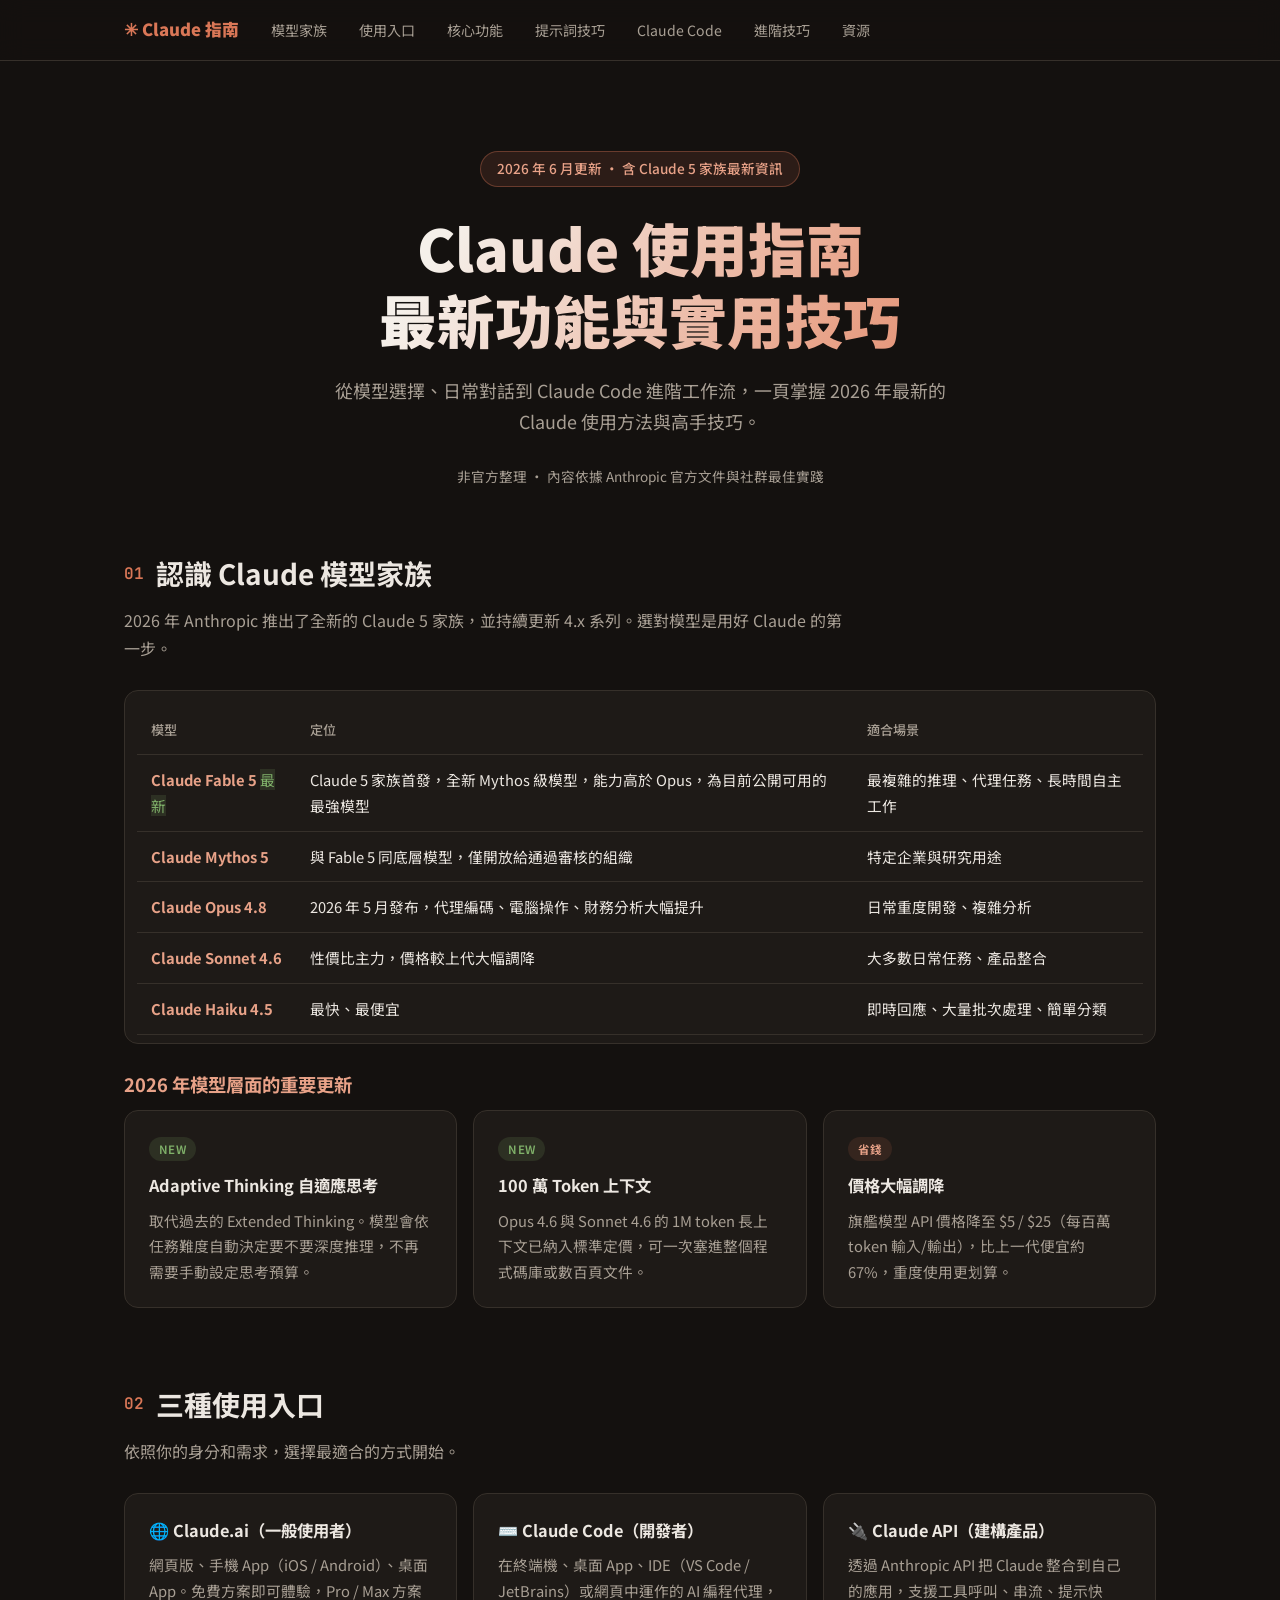
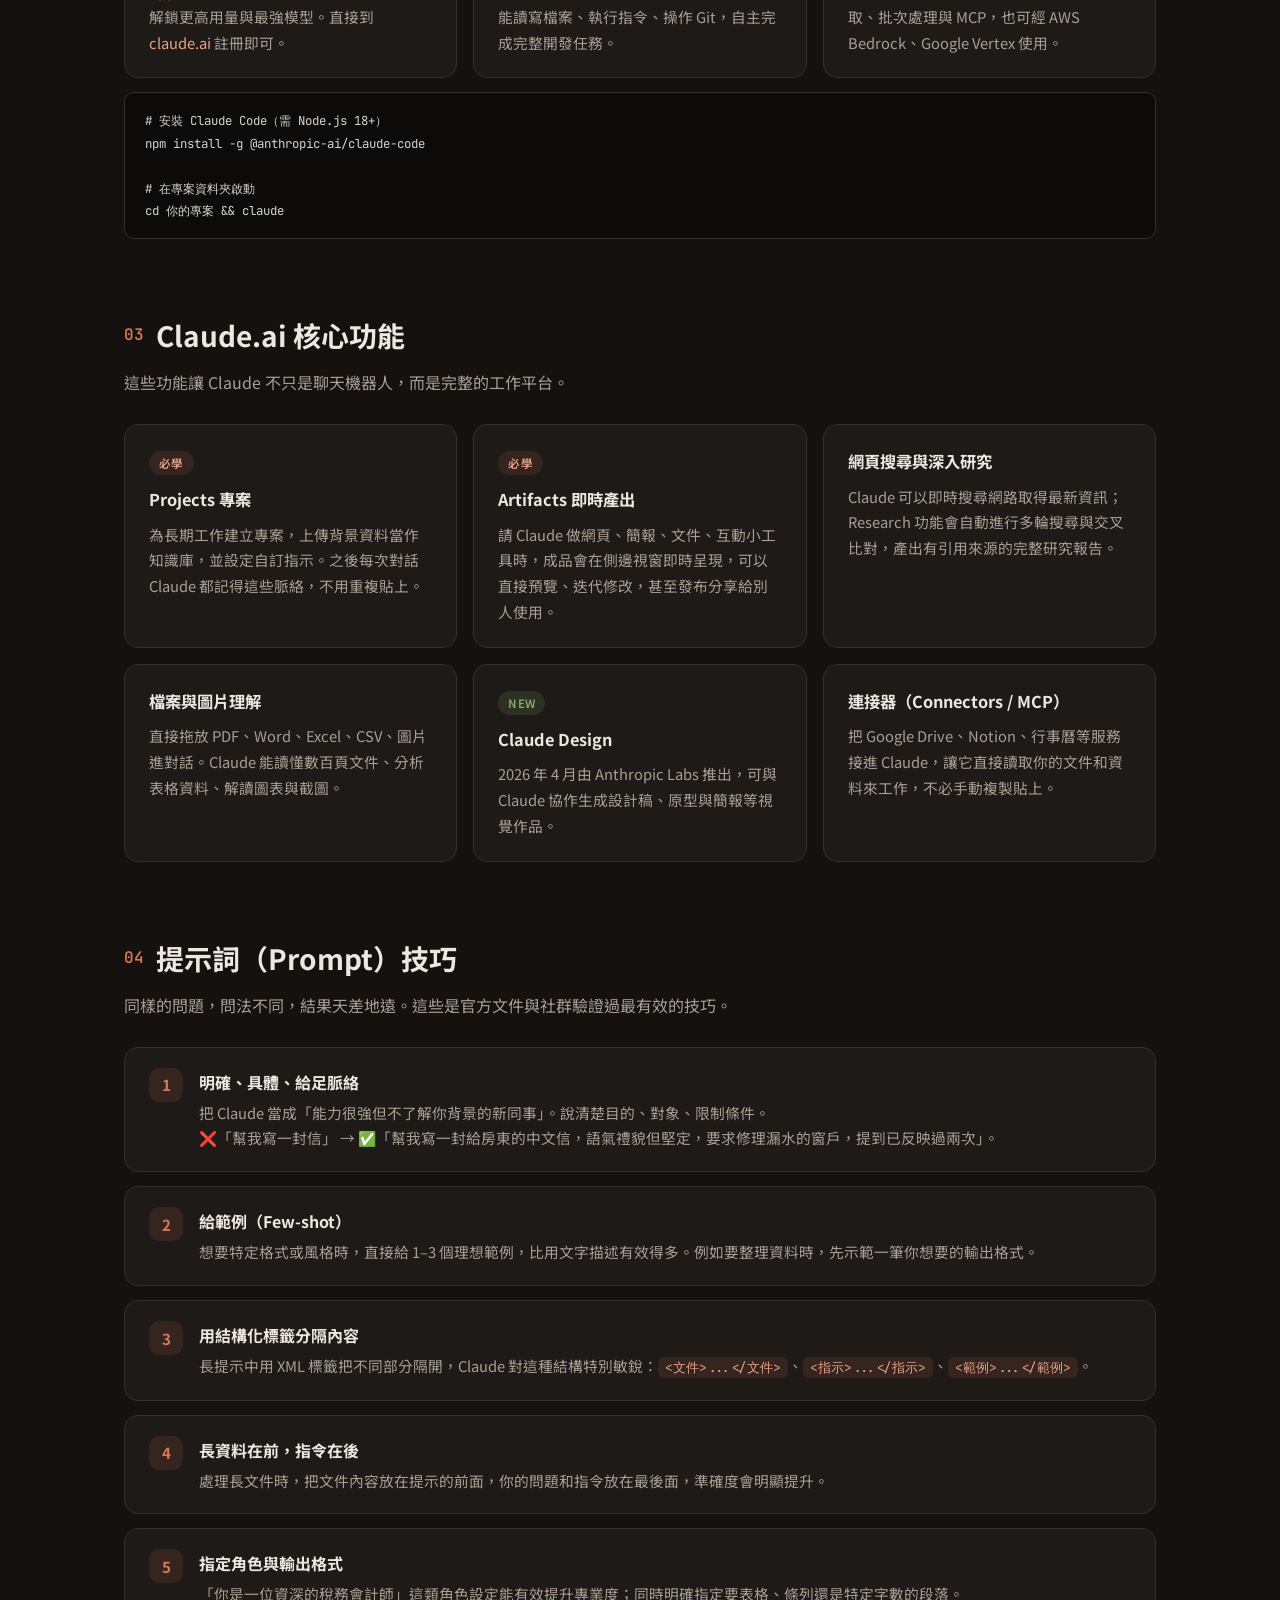
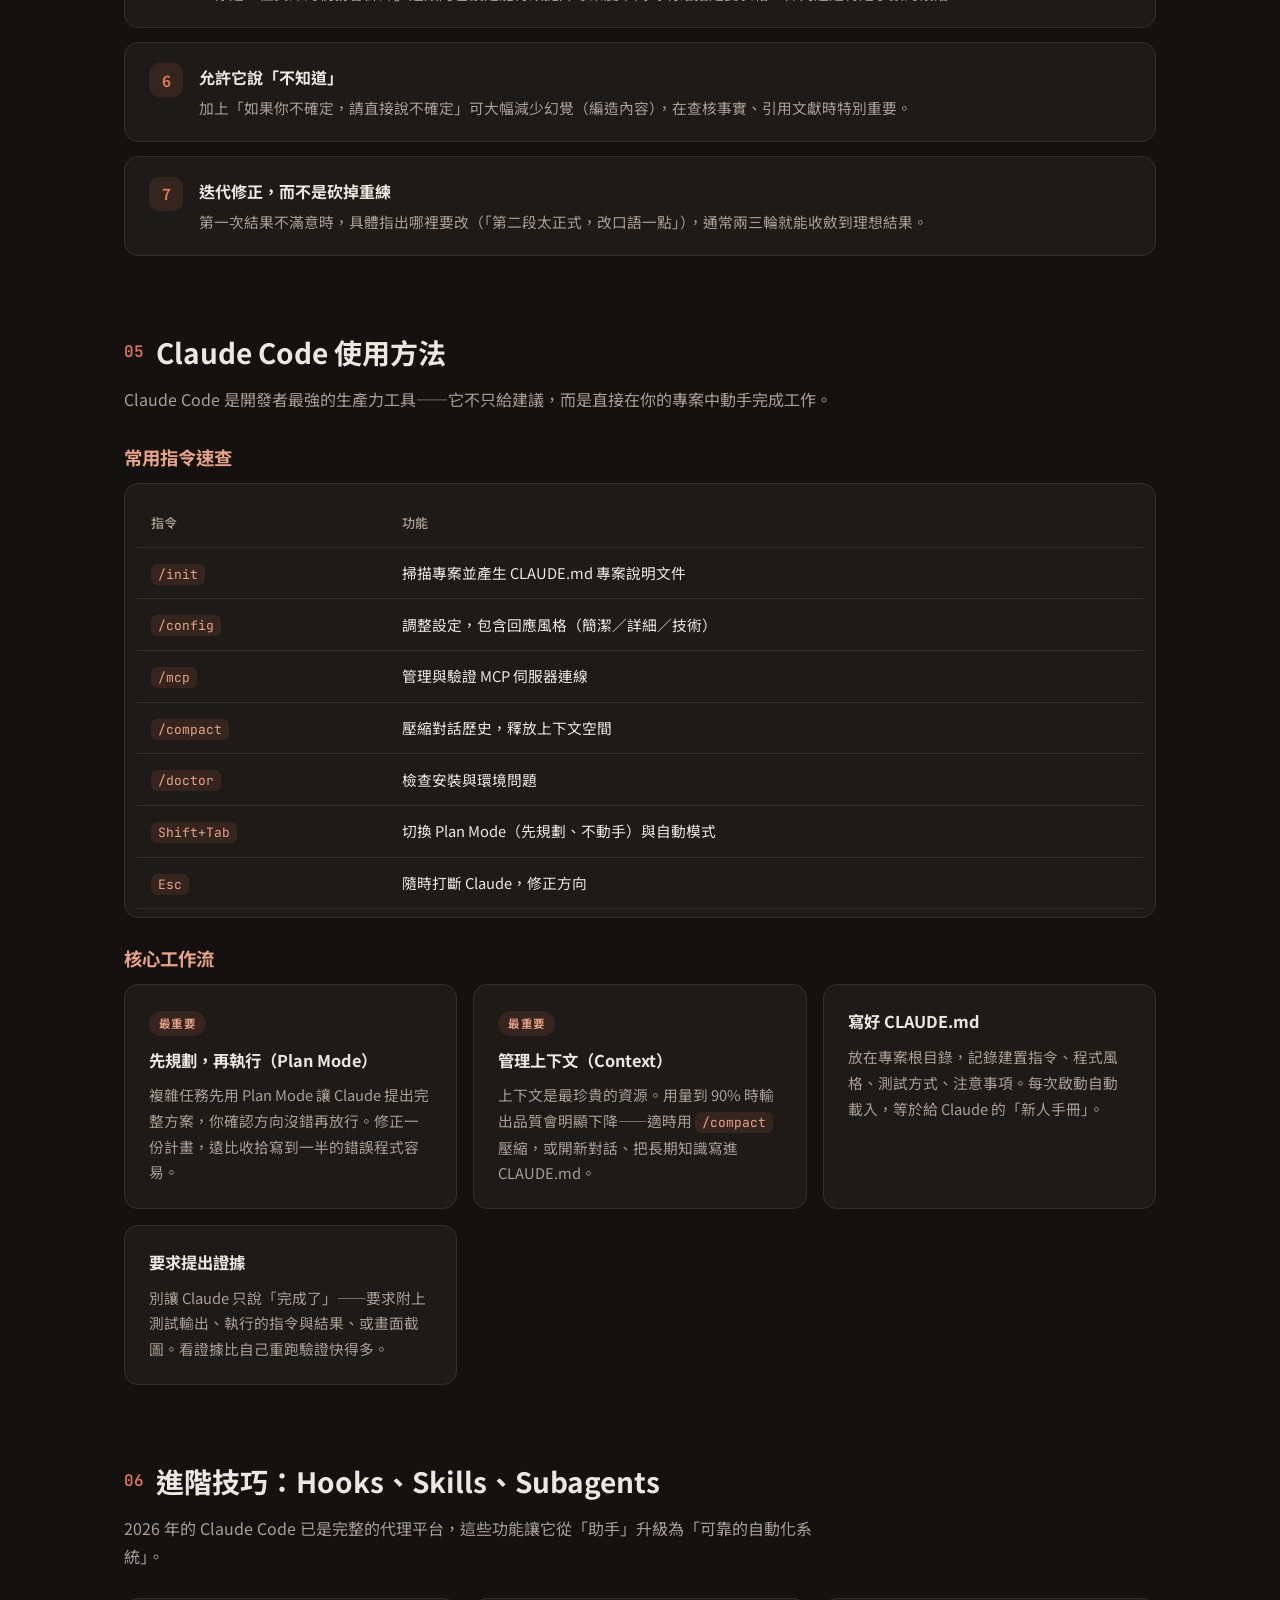
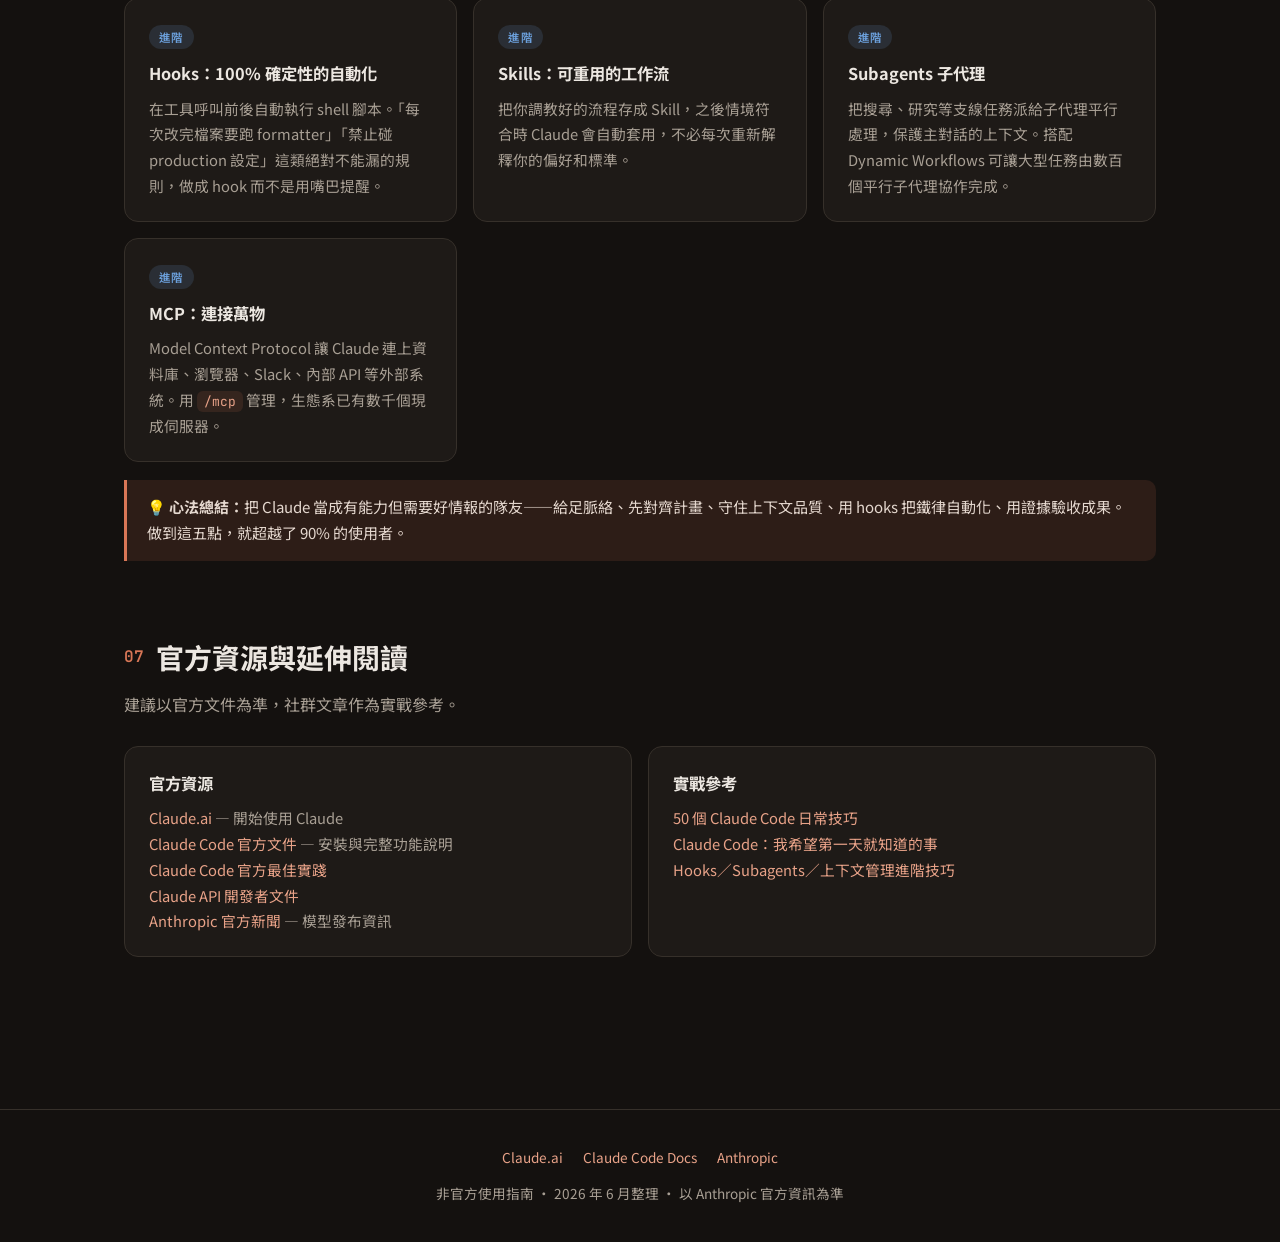
==== index.html @ 601c36a2 "Claude 使用指南 2026：一頁式靜態網頁 Co-Authored-By: Claude Fable 5 <noreply@anthropic.com>" ====
<!DOCTYPE html>
<html lang="zh-Hant">
<head>
<meta charset="UTF-8">
<meta name="viewport" content="width=device-width, initial-scale=1.0">
<title>Claude 使用指南 2026 — 最新功能與實用技巧</title>
<meta name="description" content="整理 2026 年最新的 Claude 使用方法：模型家族介紹、Claude.ai 功能、提示詞技巧、Claude Code 進階用法一次掌握。">
<link rel="preconnect" href="https://fonts.googleapis.com">
<link rel="preconnect" href="https://fonts.gstatic.com" crossorigin>
<link href="https://fonts.googleapis.com/css2?family=Noto+Sans+TC:wght@400;500;700;900&family=JetBrains+Mono:wght@400;600&display=swap" rel="stylesheet">
<style>
  :root {
    --bg: #14110f;
    --bg-card: #1e1a17;
    --bg-card-hover: #262019;
    --border: #36302a;
    --text: #ece7e1;
    --text-dim: #a89f94;
    --accent: #d97757;
    --accent-soft: #e8a288;
    --accent-bg: rgba(217, 119, 87, 0.12);
    --green: #7fb069;
    --blue: #6ca0dc;
    --radius: 14px;
  }
  * { margin: 0; padding: 0; box-sizing: border-box; }
  html { scroll-behavior: smooth; scroll-padding-top: 80px; }
  body {
    font-family: "Noto Sans TC", -apple-system, BlinkMacSystemFont, sans-serif;
    background: var(--bg);
    color: var(--text);
    line-height: 1.75;
  }
  code, pre {
    font-family: "JetBrains Mono", ui-monospace, SFMono-Regular, monospace;
    font-size: 0.88em;
  }
  code {
    background: var(--accent-bg);
    color: var(--accent-soft);
    padding: 2px 7px;
    border-radius: 6px;
  }
  pre {
    background: #0d0b09;
    border: 1px solid var(--border);
    border-radius: 10px;
    padding: 16px 20px;
    overflow-x: auto;
    margin: 14px 0;
    line-height: 1.6;
  }
  pre code { background: none; padding: 0; color: #d8d3cb; }
  a { color: var(--accent-soft); text-decoration: none; }
  a:hover { text-decoration: underline; }

  /* Nav */
  nav {
    position: sticky; top: 0; z-index: 100;
    background: rgba(20, 17, 15, 0.85);
    backdrop-filter: blur(12px);
    border-bottom: 1px solid var(--border);
  }
  .nav-inner {
    max-width: 1080px; margin: 0 auto; padding: 0 24px;
    display: flex; align-items: center; gap: 8px;
    height: 60px; overflow-x: auto;
  }
  .nav-logo {
    font-weight: 900; color: var(--accent); font-size: 1.05rem;
    white-space: nowrap; margin-right: 12px;
  }
  nav a.nav-link {
    color: var(--text-dim); font-size: 0.88rem; white-space: nowrap;
    padding: 6px 12px; border-radius: 8px; transition: all .2s;
  }
  nav a.nav-link:hover { color: var(--text); background: var(--bg-card); text-decoration: none; }

  /* Hero */
  header {
    max-width: 1080px; margin: 0 auto; padding: 90px 24px 60px;
    text-align: center; position: relative;
  }
  .hero-badge {
    display: inline-block; background: var(--accent-bg); color: var(--accent-soft);
    border: 1px solid rgba(217,119,87,.35); border-radius: 999px;
    padding: 5px 16px; font-size: 0.85rem; font-weight: 500; margin-bottom: 24px;
  }
  h1 {
    font-size: clamp(2.2rem, 5.5vw, 3.6rem); font-weight: 900; line-height: 1.25;
    background: linear-gradient(120deg, #f5f0ea 30%, var(--accent-soft) 70%, var(--accent));
    -webkit-background-clip: text; background-clip: text; -webkit-text-fill-color: transparent;
    margin-bottom: 20px;
  }
  .hero-sub {
    color: var(--text-dim); font-size: 1.12rem; max-width: 640px; margin: 0 auto;
  }
  .hero-meta { margin-top: 28px; color: var(--text-dim); font-size: .85rem; }

  /* Layout */
  main { max-width: 1080px; margin: 0 auto; padding: 0 24px 80px; }
  section { margin-bottom: 72px; }
  h2 {
    font-size: 1.75rem; font-weight: 700; margin-bottom: 8px;
    display: flex; align-items: center; gap: 12px;
  }
  .sec-num {
    color: var(--accent); font-size: 1rem; font-weight: 600;
    font-family: "JetBrains Mono", monospace;
  }
  .sec-desc { color: var(--text-dim); margin-bottom: 28px; max-width: 720px; }
  h3 { font-size: 1.15rem; font-weight: 700; margin: 24px 0 10px; color: var(--accent-soft); }

  .grid { display: grid; gap: 16px; }
  .grid-2 { grid-template-columns: repeat(auto-fit, minmax(300px, 1fr)); }
  .grid-3 { grid-template-columns: repeat(auto-fit, minmax(250px, 1fr)); }

  .card {
    background: var(--bg-card); border: 1px solid var(--border);
    border-radius: var(--radius); padding: 22px 24px; transition: all .25s;
  }
  .card:hover { background: var(--bg-card-hover); border-color: #4a4138; transform: translateY(-2px); }
  .card h4 { font-size: 1.02rem; font-weight: 700; margin-bottom: 8px; }
  .card p { color: var(--text-dim); font-size: 0.92rem; }
  .card .tag {
    display: inline-block; font-size: 0.72rem; font-weight: 600; padding: 2px 10px;
    border-radius: 999px; margin-bottom: 10px; letter-spacing: .03em;
  }
  .tag-new { background: rgba(127,176,105,.15); color: var(--green); }
  .tag-hot { background: var(--accent-bg); color: var(--accent-soft); }
  .tag-pro { background: rgba(108,160,220,.15); color: var(--blue); }

  /* Model table */
  table { width: 100%; border-collapse: collapse; font-size: 0.92rem; margin-top: 8px; }
  th, td { text-align: left; padding: 12px 14px; border-bottom: 1px solid var(--border); }
  th { color: var(--text-dim); font-weight: 500; font-size: 0.82rem; }
  td strong { color: var(--accent-soft); }
  .table-wrap { overflow-x: auto; background: var(--bg-card); border: 1px solid var(--border); border-radius: var(--radius); padding: 8px 12px; }

  /* Tips list */
  .tip {
    display: flex; gap: 16px; background: var(--bg-card); border: 1px solid var(--border);
    border-radius: var(--radius); padding: 20px 24px; margin-bottom: 14px;
  }
  .tip-num {
    flex-shrink: 0; width: 34px; height: 34px; border-radius: 10px;
    background: var(--accent-bg); color: var(--accent); font-weight: 700;
    display: flex; align-items: center; justify-content: center; font-size: 0.95rem;
  }
  .tip h4 { font-weight: 700; margin-bottom: 4px; }
  .tip p { color: var(--text-dim); font-size: 0.92rem; }

  .callout {
    border-left: 3px solid var(--accent); background: var(--accent-bg);
    border-radius: 0 10px 10px 0; padding: 14px 20px; margin: 18px 0;
    font-size: 0.94rem; color: #e5d8cf;
  }

  footer {
    border-top: 1px solid var(--border); padding: 36px 24px; text-align: center;
    color: var(--text-dim); font-size: 0.85rem;
  }
  footer .links { margin-bottom: 12px; display: flex; gap: 20px; justify-content: center; flex-wrap: wrap; }

  @media (max-width: 640px) {
    .tip { flex-direction: column; gap: 10px; }
    header { padding: 56px 20px 40px; }
  }
</style>
</head>
<body>

<nav>
  <div class="nav-inner">
    <span class="nav-logo">✳ Claude 指南</span>
    <a class="nav-link" href="#models">模型家族</a>
    <a class="nav-link" href="#start">使用入口</a>
    <a class="nav-link" href="#features">核心功能</a>
    <a class="nav-link" href="#prompting">提示詞技巧</a>
    <a class="nav-link" href="#claude-code">Claude Code</a>
    <a class="nav-link" href="#advanced">進階技巧</a>
    <a class="nav-link" href="#resources">資源</a>
  </div>
</nav>

<header>
  <div class="hero-badge">2026 年 6 月更新 · 含 Claude 5 家族最新資訊</div>
  <h1>Claude 使用指南<br>最新功能與實用技巧</h1>
  <p class="hero-sub">從模型選擇、日常對話到 Claude Code 進階工作流，一頁掌握 2026 年最新的 Claude 使用方法與高手技巧。</p>
  <div class="hero-meta">非官方整理 · 內容依據 Anthropic 官方文件與社群最佳實踐</div>
</header>

<main>

<!-- ============ 模型家族 ============ -->
<section id="models">
  <h2><span class="sec-num">01</span>認識 Claude 模型家族</h2>
  <p class="sec-desc">2026 年 Anthropic 推出了全新的 Claude 5 家族，並持續更新 4.x 系列。選對模型是用好 Claude 的第一步。</p>

  <div class="table-wrap">
    <table>
      <thead>
        <tr><th>模型</th><th>定位</th><th>適合場景</th></tr>
      </thead>
      <tbody>
        <tr>
          <td><strong>Claude Fable 5</strong> <span class="tag tag-new">最新</span></td>
          <td>Claude 5 家族首發，全新 Mythos 級模型，能力高於 Opus，為目前公開可用的最強模型</td>
          <td>最複雜的推理、代理任務、長時間自主工作</td>
        </tr>
        <tr>
          <td><strong>Claude Mythos 5</strong></td>
          <td>與 Fable 5 同底層模型，僅開放給通過審核的組織</td>
          <td>特定企業與研究用途</td>
        </tr>
        <tr>
          <td><strong>Claude Opus 4.8</strong></td>
          <td>2026 年 5 月發布，代理編碼、電腦操作、財務分析大幅提升</td>
          <td>日常重度開發、複雜分析</td>
        </tr>
        <tr>
          <td><strong>Claude Sonnet 4.6</strong></td>
          <td>性價比主力，價格較上代大幅調降</td>
          <td>大多數日常任務、產品整合</td>
        </tr>
        <tr>
          <td><strong>Claude Haiku 4.5</strong></td>
          <td>最快、最便宜</td>
          <td>即時回應、大量批次處理、簡單分類</td>
        </tr>
      </tbody>
    </table>
  </div>

  <h3>2026 年模型層面的重要更新</h3>
  <div class="grid grid-3">
    <div class="card">
      <span class="tag tag-new">NEW</span>
      <h4>Adaptive Thinking 自適應思考</h4>
      <p>取代過去的 Extended Thinking。模型會依任務難度自動決定要不要深度推理，不再需要手動設定思考預算。</p>
    </div>
    <div class="card">
      <span class="tag tag-new">NEW</span>
      <h4>100 萬 Token 上下文</h4>
      <p>Opus 4.6 與 Sonnet 4.6 的 1M token 長上下文已納入標準定價，可一次塞進整個程式碼庫或數百頁文件。</p>
    </div>
    <div class="card">
      <span class="tag tag-hot">省錢</span>
      <h4>價格大幅調降</h4>
      <p>旗艦模型 API 價格降至 $5 / $25（每百萬 token 輸入/輸出），比上一代便宜約 67%，重度使用更划算。</p>
    </div>
  </div>
</section>

<!-- ============ 使用入口 ============ -->
<section id="start">
  <h2><span class="sec-num">02</span>三種使用入口</h2>
  <p class="sec-desc">依照你的身分和需求，選擇最適合的方式開始。</p>
  <div class="grid grid-3">
    <div class="card">
      <h4>🌐 Claude.ai（一般使用者）</h4>
      <p>網頁版、手機 App（iOS / Android）、桌面 App。免費方案即可體驗，Pro / Max 方案解鎖更高用量與最強模型。直接到 <a href="https://claude.ai" target="_blank" rel="noopener">claude.ai</a> 註冊即可。</p>
    </div>
    <div class="card">
      <h4>⌨️ Claude Code（開發者）</h4>
      <p>在終端機、桌面 App、IDE（VS Code / JetBrains）或網頁中運作的 AI 編程代理，能讀寫檔案、執行指令、操作 Git，自主完成完整開發任務。</p>
    </div>
    <div class="card">
      <h4>🔌 Claude API（建構產品）</h4>
      <p>透過 Anthropic API 把 Claude 整合到自己的應用，支援工具呼叫、串流、提示快取、批次處理與 MCP，也可經 AWS Bedrock、Google Vertex 使用。</p>
    </div>
  </div>
  <pre><code># 安裝 Claude Code（需 Node.js 18+）
npm install -g @anthropic-ai/claude-code

# 在專案資料夾啟動
cd 你的專案 && claude</code></pre>
</section>

<!-- ============ 核心功能 ============ -->
<section id="features">
  <h2><span class="sec-num">03</span>Claude.ai 核心功能</h2>
  <p class="sec-desc">這些功能讓 Claude 不只是聊天機器人，而是完整的工作平台。</p>
  <div class="grid grid-2">
    <div class="card">
      <span class="tag tag-hot">必學</span>
      <h4>Projects 專案</h4>
      <p>為長期工作建立專案，上傳背景資料當作知識庫，並設定自訂指示。之後每次對話 Claude 都記得這些脈絡，不用重複貼上。</p>
    </div>
    <div class="card">
      <span class="tag tag-hot">必學</span>
      <h4>Artifacts 即時產出</h4>
      <p>請 Claude 做網頁、簡報、文件、互動小工具時，成品會在側邊視窗即時呈現，可以直接預覽、迭代修改，甚至發布分享給別人使用。</p>
    </div>
    <div class="card">
      <h4>網頁搜尋與深入研究</h4>
      <p>Claude 可以即時搜尋網路取得最新資訊；Research 功能會自動進行多輪搜尋與交叉比對，產出有引用來源的完整研究報告。</p>
    </div>
    <div class="card">
      <h4>檔案與圖片理解</h4>
      <p>直接拖放 PDF、Word、Excel、CSV、圖片進對話。Claude 能讀懂數百頁文件、分析表格資料、解讀圖表與截圖。</p>
    </div>
    <div class="card">
      <span class="tag tag-new">NEW</span>
      <h4>Claude Design</h4>
      <p>2026 年 4 月由 Anthropic Labs 推出，可與 Claude 協作生成設計稿、原型與簡報等視覺作品。</p>
    </div>
    <div class="card">
      <h4>連接器（Connectors / MCP）</h4>
      <p>把 Google Drive、Notion、行事曆等服務接進 Claude，讓它直接讀取你的文件和資料來工作，不必手動複製貼上。</p>
    </div>
  </div>
</section>

<!-- ============ 提示詞技巧 ============ -->
<section id="prompting">
  <h2><span class="sec-num">04</span>提示詞（Prompt）技巧</h2>
  <p class="sec-desc">同樣的問題，問法不同，結果天差地遠。這些是官方文件與社群驗證過最有效的技巧。</p>

  <div class="tip">
    <div class="tip-num">1</div>
    <div>
      <h4>明確、具體、給足脈絡</h4>
      <p>把 Claude 當成「能力很強但不了解你背景的新同事」。說清楚目的、對象、限制條件。<br>❌「幫我寫一封信」 → ✅「幫我寫一封給房東的中文信，語氣禮貌但堅定，要求修理漏水的窗戶，提到已反映過兩次」。</p>
    </div>
  </div>
  <div class="tip">
    <div class="tip-num">2</div>
    <div>
      <h4>給範例（Few-shot）</h4>
      <p>想要特定格式或風格時，直接給 1–3 個理想範例，比用文字描述有效得多。例如要整理資料時，先示範一筆你想要的輸出格式。</p>
    </div>
  </div>
  <div class="tip">
    <div class="tip-num">3</div>
    <div>
      <h4>用結構化標籤分隔內容</h4>
      <p>長提示中用 XML 標籤把不同部分隔開，Claude 對這種結構特別敏銳：<code>&lt;文件&gt;...&lt;/文件&gt;</code>、<code>&lt;指示&gt;...&lt;/指示&gt;</code>、<code>&lt;範例&gt;...&lt;/範例&gt;</code>。</p>
    </div>
  </div>
  <div class="tip">
    <div class="tip-num">4</div>
    <div>
      <h4>長資料在前，指令在後</h4>
      <p>處理長文件時，把文件內容放在提示的前面，你的問題和指令放在最後面，準確度會明顯提升。</p>
    </div>
  </div>
  <div class="tip">
    <div class="tip-num">5</div>
    <div>
      <h4>指定角色與輸出格式</h4>
      <p>「你是一位資深的稅務會計師」這類角色設定能有效提升專業度；同時明確指定要表格、條列還是特定字數的段落。</p>
    </div>
  </div>
  <div class="tip">
    <div class="tip-num">6</div>
    <div>
      <h4>允許它說「不知道」</h4>
      <p>加上「如果你不確定，請直接說不確定」可大幅減少幻覺（編造內容），在查核事實、引用文獻時特別重要。</p>
    </div>
  </div>
  <div class="tip">
    <div class="tip-num">7</div>
    <div>
      <h4>迭代修正，而不是砍掉重練</h4>
      <p>第一次結果不滿意時，具體指出哪裡要改（「第二段太正式，改口語一點」），通常兩三輪就能收斂到理想結果。</p>
    </div>
  </div>
</section>

<!-- ============ Claude Code ============ -->
<section id="claude-code">
  <h2><span class="sec-num">05</span>Claude Code 使用方法</h2>
  <p class="sec-desc">Claude Code 是開發者最強的生產力工具——它不只給建議，而是直接在你的專案中動手完成工作。</p>

  <h3>常用指令速查</h3>
  <div class="table-wrap">
    <table>
      <thead><tr><th>指令</th><th>功能</th></tr></thead>
      <tbody>
        <tr><td><code>/init</code></td><td>掃描專案並產生 CLAUDE.md 專案說明文件</td></tr>
        <tr><td><code>/config</code></td><td>調整設定，包含回應風格（簡潔／詳細／技術）</td></tr>
        <tr><td><code>/mcp</code></td><td>管理與驗證 MCP 伺服器連線</td></tr>
        <tr><td><code>/compact</code></td><td>壓縮對話歷史，釋放上下文空間</td></tr>
        <tr><td><code>/doctor</code></td><td>檢查安裝與環境問題</td></tr>
        <tr><td><code>Shift+Tab</code></td><td>切換 Plan Mode（先規劃、不動手）與自動模式</td></tr>
        <tr><td><code>Esc</code></td><td>隨時打斷 Claude，修正方向</td></tr>
      </tbody>
    </table>
  </div>

  <h3>核心工作流</h3>
  <div class="grid grid-2">
    <div class="card">
      <span class="tag tag-hot">最重要</span>
      <h4>先規劃，再執行（Plan Mode）</h4>
      <p>複雜任務先用 Plan Mode 讓 Claude 提出完整方案，你確認方向沒錯再放行。修正一份計畫，遠比收拾寫到一半的錯誤程式容易。</p>
    </div>
    <div class="card">
      <span class="tag tag-hot">最重要</span>
      <h4>管理上下文（Context）</h4>
      <p>上下文是最珍貴的資源。用量到 90% 時輸出品質會明顯下降——適時用 <code>/compact</code> 壓縮，或開新對話、把長期知識寫進 CLAUDE.md。</p>
    </div>
    <div class="card">
      <h4>寫好 CLAUDE.md</h4>
      <p>放在專案根目錄，記錄建置指令、程式風格、測試方式、注意事項。每次啟動自動載入，等於給 Claude 的「新人手冊」。</p>
    </div>
    <div class="card">
      <h4>要求提出證據</h4>
      <p>別讓 Claude 只說「完成了」——要求附上測試輸出、執行的指令與結果、或畫面截圖。看證據比自己重跑驗證快得多。</p>
    </div>
  </div>
</section>

<!-- ============ 進階技巧 ============ -->
<section id="advanced">
  <h2><span class="sec-num">06</span>進階技巧：Hooks、Skills、Subagents</h2>
  <p class="sec-desc">2026 年的 Claude Code 已是完整的代理平台，這些功能讓它從「助手」升級為「可靠的自動化系統」。</p>

  <div class="grid grid-2">
    <div class="card">
      <span class="tag tag-pro">進階</span>
      <h4>Hooks：100% 確定性的自動化</h4>
      <p>在工具呼叫前後自動執行 shell 腳本。「每次改完檔案要跑 formatter」「禁止碰 production 設定」這類絕對不能漏的規則，做成 hook 而不是用嘴巴提醒。</p>
    </div>
    <div class="card">
      <span class="tag tag-pro">進階</span>
      <h4>Skills：可重用的工作流</h4>
      <p>把你調教好的流程存成 Skill，之後情境符合時 Claude 會自動套用，不必每次重新解釋你的偏好和標準。</p>
    </div>
    <div class="card">
      <span class="tag tag-pro">進階</span>
      <h4>Subagents 子代理</h4>
      <p>把搜尋、研究等支線任務派給子代理平行處理，保護主對話的上下文。搭配 Dynamic Workflows 可讓大型任務由數百個平行子代理協作完成。</p>
    </div>
    <div class="card">
      <span class="tag tag-pro">進階</span>
      <h4>MCP：連接萬物</h4>
      <p>Model Context Protocol 讓 Claude 連上資料庫、瀏覽器、Slack、內部 API 等外部系統。用 <code>/mcp</code> 管理，生態系已有數千個現成伺服器。</p>
    </div>
  </div>

  <div class="callout">
    💡 <strong>心法總結：</strong>把 Claude 當成有能力但需要好情報的隊友——給足脈絡、先對齊計畫、守住上下文品質、用 hooks 把鐵律自動化、用證據驗收成果。做到這五點，就超越了 90% 的使用者。
  </div>
</section>

<!-- ============ 資源 ============ -->
<section id="resources">
  <h2><span class="sec-num">07</span>官方資源與延伸閱讀</h2>
  <p class="sec-desc">建議以官方文件為準，社群文章作為實戰參考。</p>
  <div class="grid grid-2">
    <div class="card">
      <h4>官方資源</h4>
      <p>
        <a href="https://claude.ai" target="_blank" rel="noopener">Claude.ai</a> — 開始使用 Claude<br>
        <a href="https://code.claude.com/docs" target="_blank" rel="noopener">Claude Code 官方文件</a> — 安裝與完整功能說明<br>
        <a href="https://code.claude.com/docs/en/best-practices" target="_blank" rel="noopener">Claude Code 官方最佳實踐</a><br>
        <a href="https://docs.claude.com" target="_blank" rel="noopener">Claude API 開發者文件</a><br>
        <a href="https://www.anthropic.com/news" target="_blank" rel="noopener">Anthropic 官方新聞</a> — 模型發布資訊
      </p>
    </div>
    <div class="card">
      <h4>實戰參考</h4>
      <p>
        <a href="https://www.builder.io/blog/claude-code-tips-best-practices" target="_blank" rel="noopener">50 個 Claude Code 日常技巧</a><br>
        <a href="https://marmelab.com/blog/2026/04/24/claude-code-tips-i-wish-id-had-from-day-one.html" target="_blank" rel="noopener">Claude Code：我希望第一天就知道的事</a><br>
        <a href="https://smartscope.blog/en/generative-ai/claude/claude-code-best-practices-advanced-2026/" target="_blank" rel="noopener">Hooks／Subagents／上下文管理進階技巧</a>
      </p>
    </div>
  </div>
</section>

</main>

<footer>
  <div class="links">
    <a href="https://claude.ai" target="_blank" rel="noopener">Claude.ai</a>
    <a href="https://code.claude.com/docs" target="_blank" rel="noopener">Claude Code Docs</a>
    <a href="https://www.anthropic.com" target="_blank" rel="noopener">Anthropic</a>
  </div>
  <div>非官方使用指南 · 2026 年 6 月整理 · 以 Anthropic 官方資訊為準</div>
</footer>

</body>
</html>
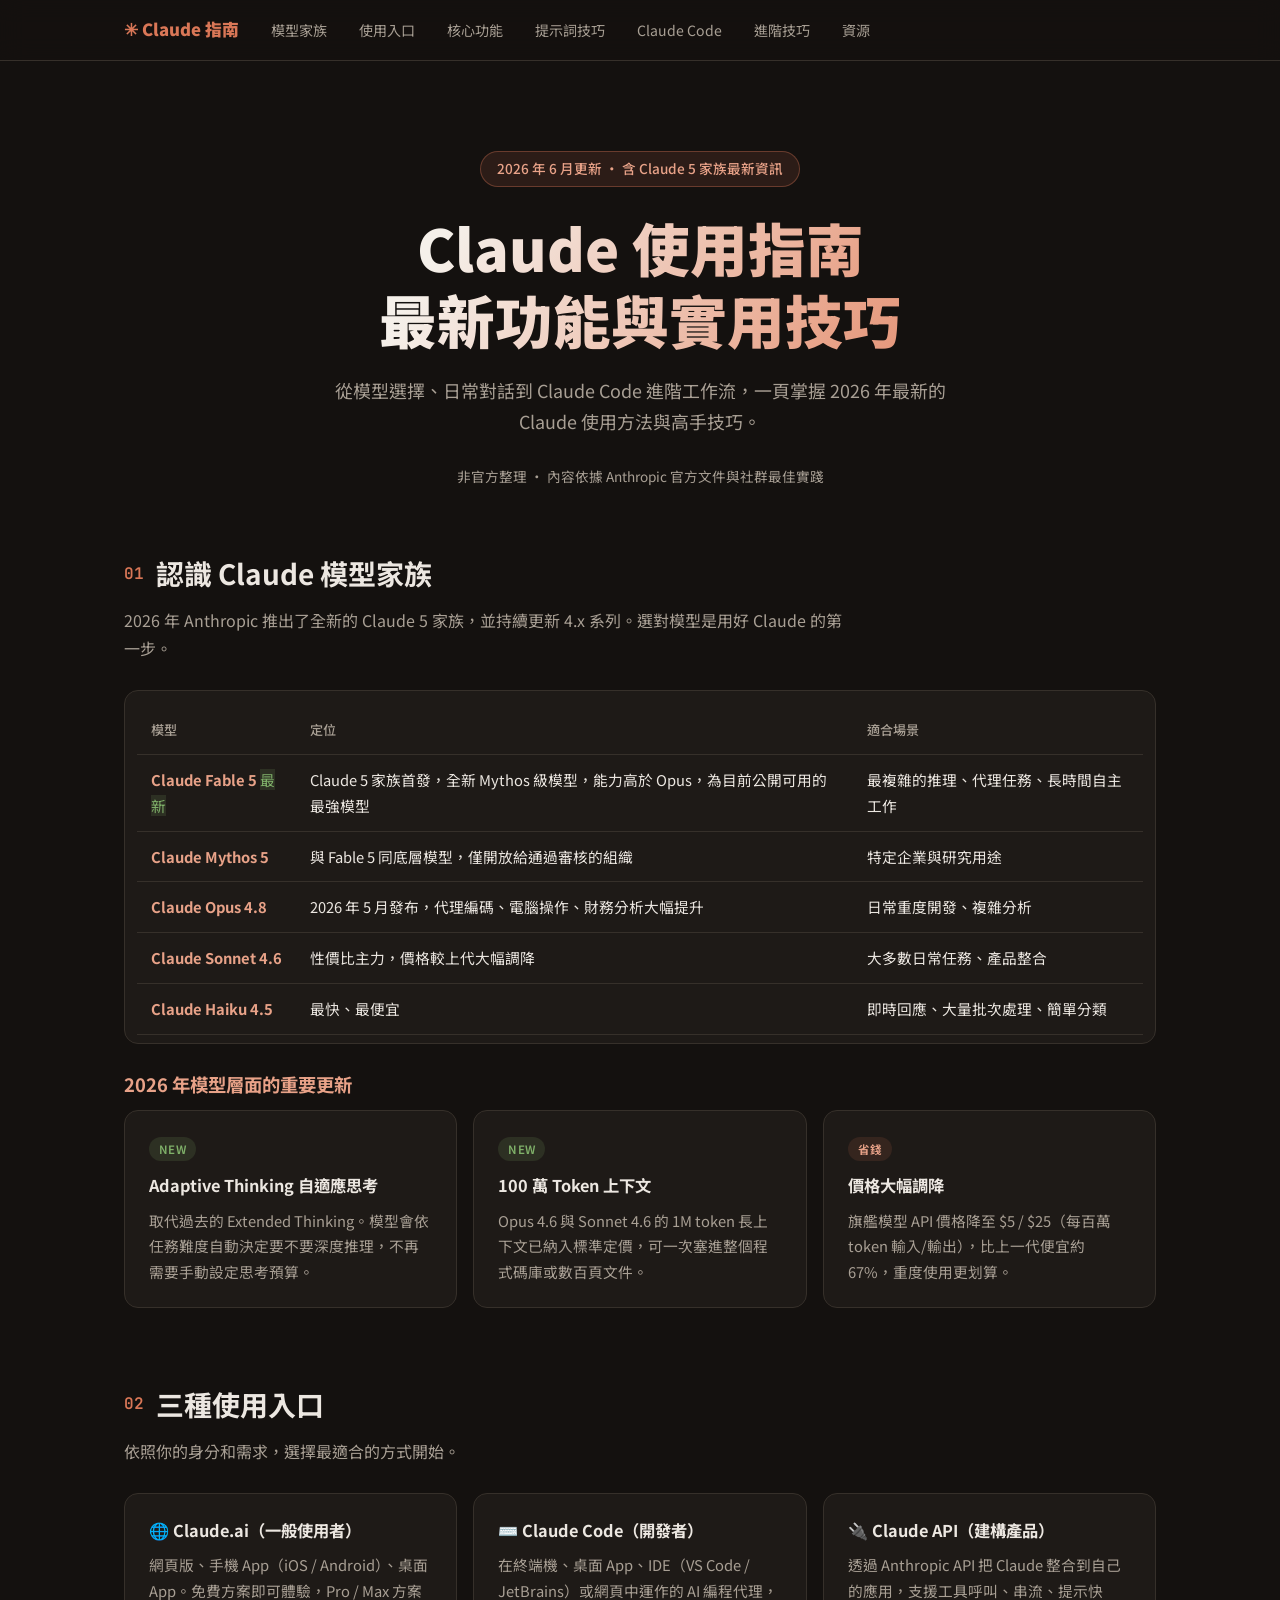
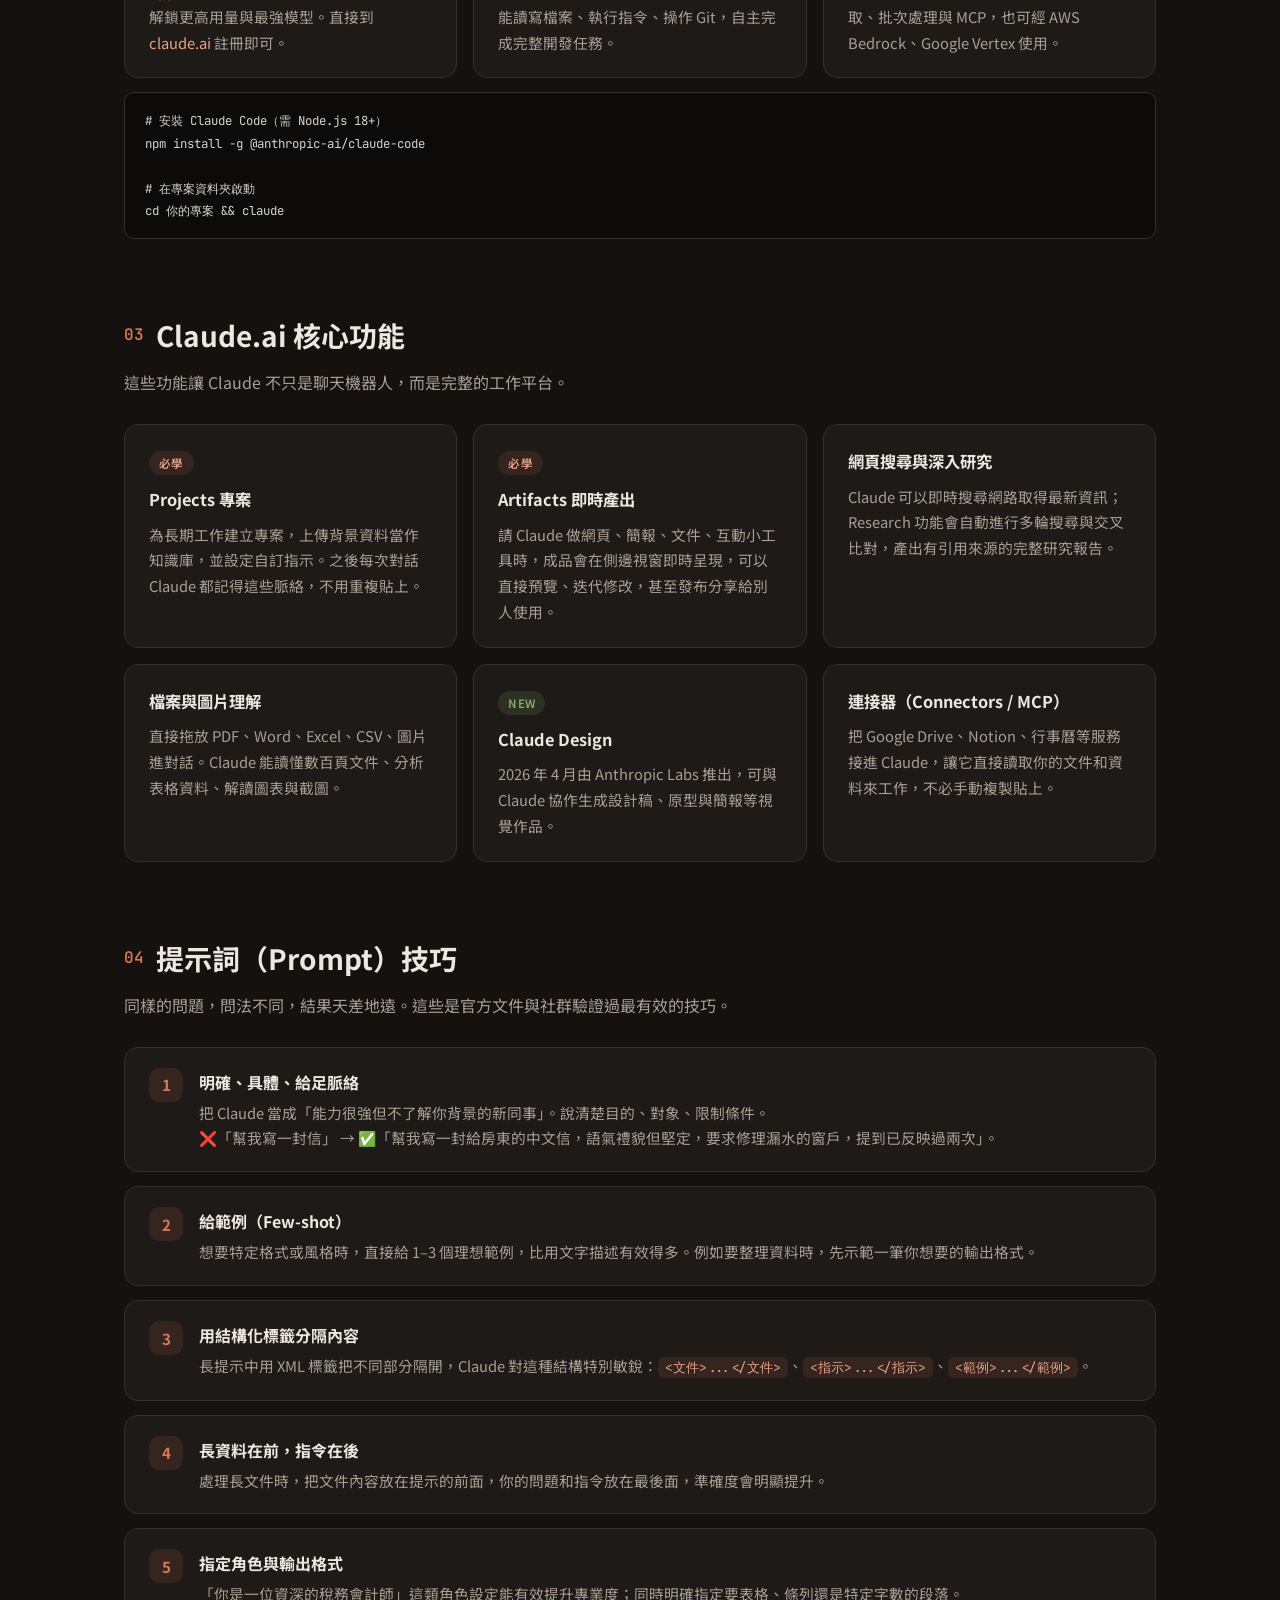
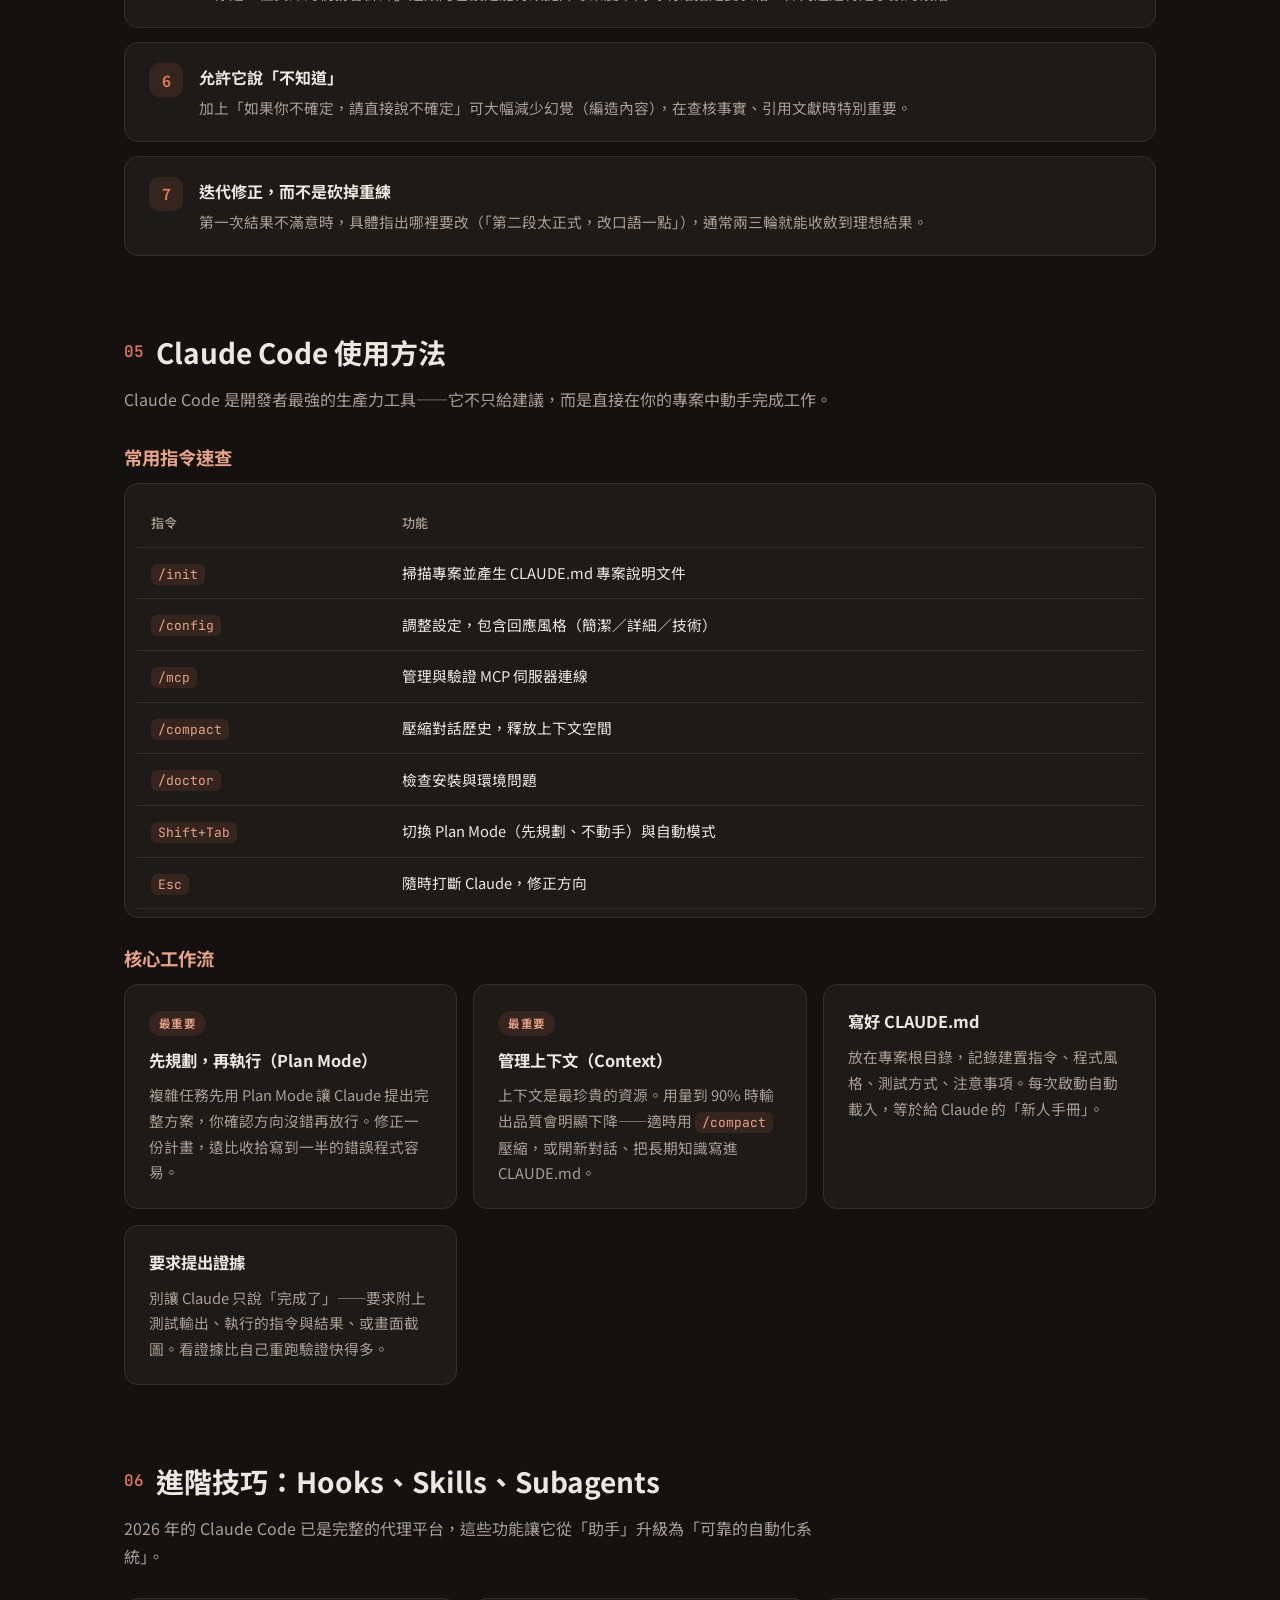
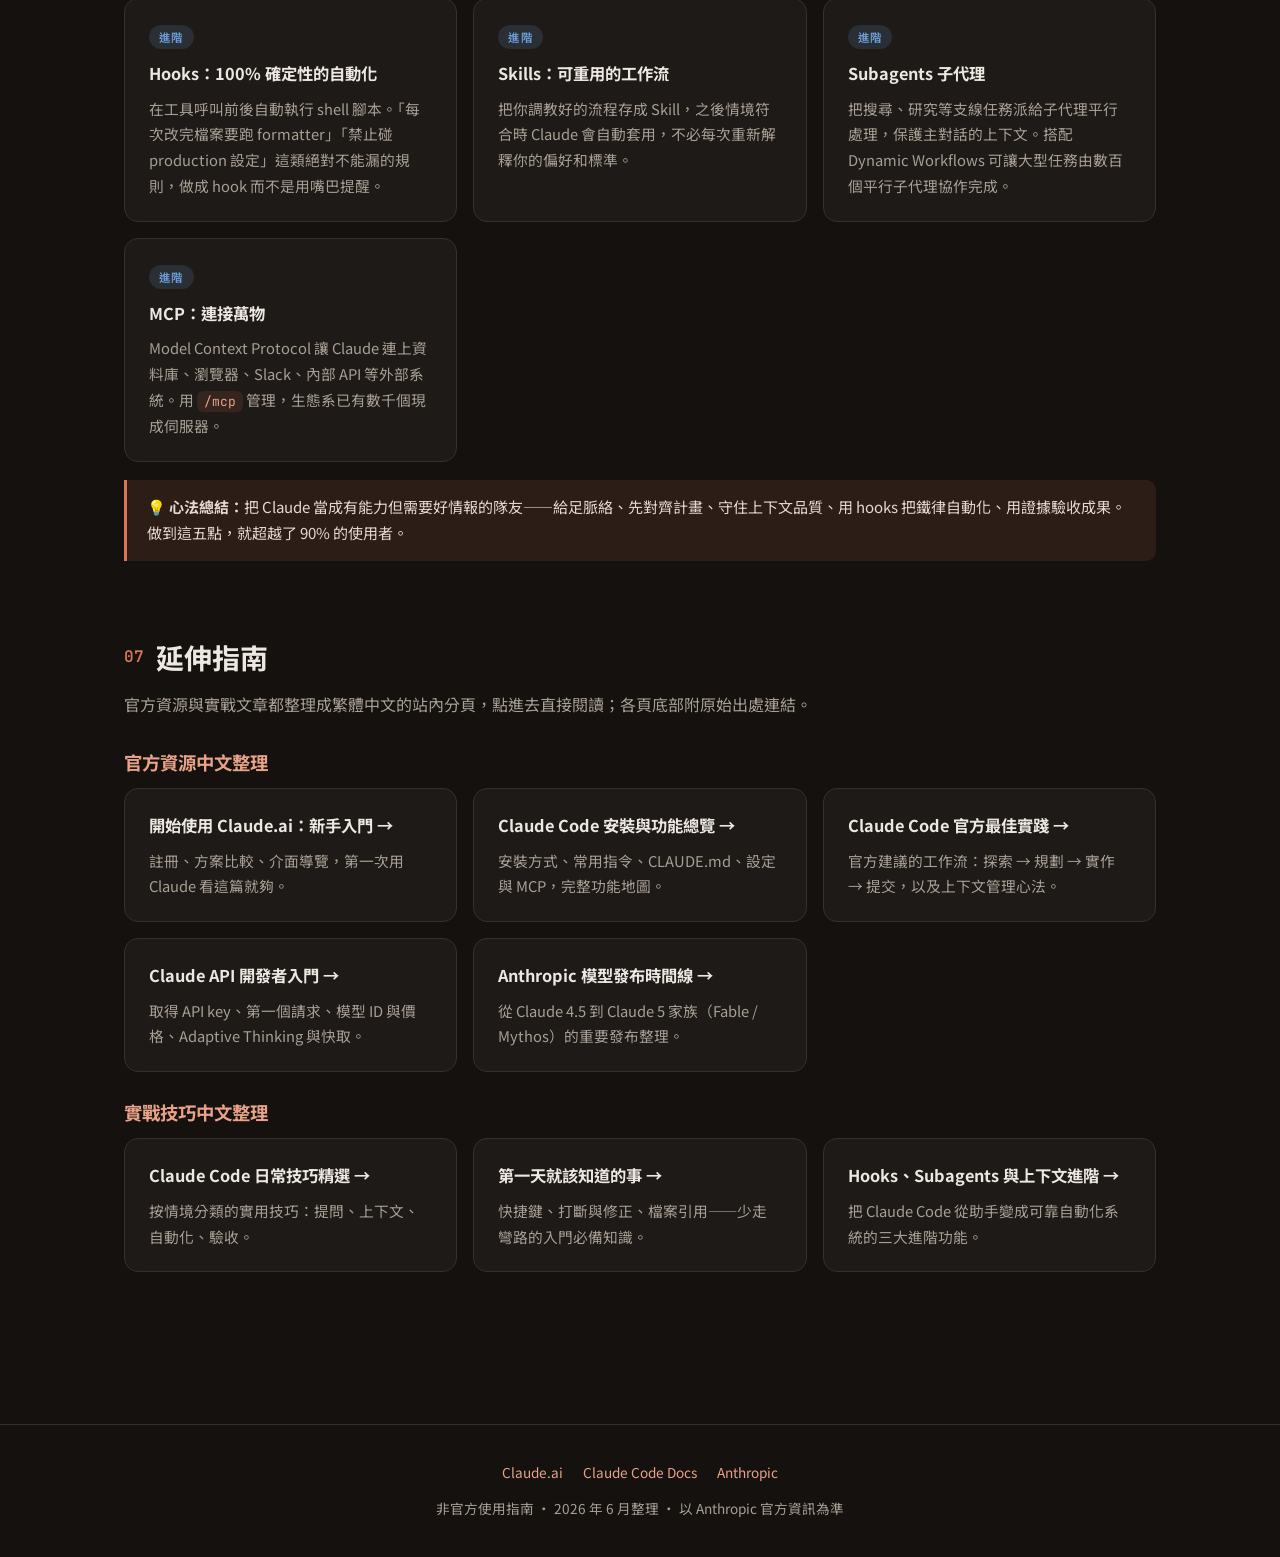
==== commit 99c5e44d: "新增 8 個繁體中文延伸指南分頁，CSS 抽出為 style.css - guides/：Claude.ai 入門、Claude Code 文件/最佳實踐/技巧/進階、API 入門、模型時間線 - 首" ====
--- a/index.html
+++ b/index.html
@@ -8,165 +8,7 @@
 <link rel="preconnect" href="https://fonts.googleapis.com">
 <link rel="preconnect" href="https://fonts.gstatic.com" crossorigin>
 <link href="https://fonts.googleapis.com/css2?family=Noto+Sans+TC:wght@400;500;700;900&family=JetBrains+Mono:wght@400;600&display=swap" rel="stylesheet">
-<style>
-  :root {
-    --bg: #14110f;
-    --bg-card: #1e1a17;
-    --bg-card-hover: #262019;
-    --border: #36302a;
-    --text: #ece7e1;
-    --text-dim: #a89f94;
-    --accent: #d97757;
-    --accent-soft: #e8a288;
-    --accent-bg: rgba(217, 119, 87, 0.12);
-    --green: #7fb069;
-    --blue: #6ca0dc;
-    --radius: 14px;
-  }
-  * { margin: 0; padding: 0; box-sizing: border-box; }
-  html { scroll-behavior: smooth; scroll-padding-top: 80px; }
-  body {
-    font-family: "Noto Sans TC", -apple-system, BlinkMacSystemFont, sans-serif;
-    background: var(--bg);
-    color: var(--text);
-    line-height: 1.75;
-  }
-  code, pre {
-    font-family: "JetBrains Mono", ui-monospace, SFMono-Regular, monospace;
-    font-size: 0.88em;
-  }
-  code {
-    background: var(--accent-bg);
-    color: var(--accent-soft);
-    padding: 2px 7px;
-    border-radius: 6px;
-  }
-  pre {
-    background: #0d0b09;
-    border: 1px solid var(--border);
-    border-radius: 10px;
-    padding: 16px 20px;
-    overflow-x: auto;
-    margin: 14px 0;
-    line-height: 1.6;
-  }
-  pre code { background: none; padding: 0; color: #d8d3cb; }
-  a { color: var(--accent-soft); text-decoration: none; }
-  a:hover { text-decoration: underline; }
-
-  /* Nav */
-  nav {
-    position: sticky; top: 0; z-index: 100;
-    background: rgba(20, 17, 15, 0.85);
-    backdrop-filter: blur(12px);
-    border-bottom: 1px solid var(--border);
-  }
-  .nav-inner {
-    max-width: 1080px; margin: 0 auto; padding: 0 24px;
-    display: flex; align-items: center; gap: 8px;
-    height: 60px; overflow-x: auto;
-  }
-  .nav-logo {
-    font-weight: 900; color: var(--accent); font-size: 1.05rem;
-    white-space: nowrap; margin-right: 12px;
-  }
-  nav a.nav-link {
-    color: var(--text-dim); font-size: 0.88rem; white-space: nowrap;
-    padding: 6px 12px; border-radius: 8px; transition: all .2s;
-  }
-  nav a.nav-link:hover { color: var(--text); background: var(--bg-card); text-decoration: none; }
-
-  /* Hero */
-  header {
-    max-width: 1080px; margin: 0 auto; padding: 90px 24px 60px;
-    text-align: center; position: relative;
-  }
-  .hero-badge {
-    display: inline-block; background: var(--accent-bg); color: var(--accent-soft);
-    border: 1px solid rgba(217,119,87,.35); border-radius: 999px;
-    padding: 5px 16px; font-size: 0.85rem; font-weight: 500; margin-bottom: 24px;
-  }
-  h1 {
-    font-size: clamp(2.2rem, 5.5vw, 3.6rem); font-weight: 900; line-height: 1.25;
-    background: linear-gradient(120deg, #f5f0ea 30%, var(--accent-soft) 70%, var(--accent));
-    -webkit-background-clip: text; background-clip: text; -webkit-text-fill-color: transparent;
-    margin-bottom: 20px;
-  }
-  .hero-sub {
-    color: var(--text-dim); font-size: 1.12rem; max-width: 640px; margin: 0 auto;
-  }
-  .hero-meta { margin-top: 28px; color: var(--text-dim); font-size: .85rem; }
-
-  /* Layout */
-  main { max-width: 1080px; margin: 0 auto; padding: 0 24px 80px; }
-  section { margin-bottom: 72px; }
-  h2 {
-    font-size: 1.75rem; font-weight: 700; margin-bottom: 8px;
-    display: flex; align-items: center; gap: 12px;
-  }
-  .sec-num {
-    color: var(--accent); font-size: 1rem; font-weight: 600;
-    font-family: "JetBrains Mono", monospace;
-  }
-  .sec-desc { color: var(--text-dim); margin-bottom: 28px; max-width: 720px; }
-  h3 { font-size: 1.15rem; font-weight: 700; margin: 24px 0 10px; color: var(--accent-soft); }
-
-  .grid { display: grid; gap: 16px; }
-  .grid-2 { grid-template-columns: repeat(auto-fit, minmax(300px, 1fr)); }
-  .grid-3 { grid-template-columns: repeat(auto-fit, minmax(250px, 1fr)); }
-
-  .card {
-    background: var(--bg-card); border: 1px solid var(--border);
-    border-radius: var(--radius); padding: 22px 24px; transition: all .25s;
-  }
-  .card:hover { background: var(--bg-card-hover); border-color: #4a4138; transform: translateY(-2px); }
-  .card h4 { font-size: 1.02rem; font-weight: 700; margin-bottom: 8px; }
-  .card p { color: var(--text-dim); font-size: 0.92rem; }
-  .card .tag {
-    display: inline-block; font-size: 0.72rem; font-weight: 600; padding: 2px 10px;
-    border-radius: 999px; margin-bottom: 10px; letter-spacing: .03em;
-  }
-  .tag-new { background: rgba(127,176,105,.15); color: var(--green); }
-  .tag-hot { background: var(--accent-bg); color: var(--accent-soft); }
-  .tag-pro { background: rgba(108,160,220,.15); color: var(--blue); }
-
-  /* Model table */
-  table { width: 100%; border-collapse: collapse; font-size: 0.92rem; margin-top: 8px; }
-  th, td { text-align: left; padding: 12px 14px; border-bottom: 1px solid var(--border); }
-  th { color: var(--text-dim); font-weight: 500; font-size: 0.82rem; }
-  td strong { color: var(--accent-soft); }
-  .table-wrap { overflow-x: auto; background: var(--bg-card); border: 1px solid var(--border); border-radius: var(--radius); padding: 8px 12px; }
-
-  /* Tips list */
-  .tip {
-    display: flex; gap: 16px; background: var(--bg-card); border: 1px solid var(--border);
-    border-radius: var(--radius); padding: 20px 24px; margin-bottom: 14px;
-  }
-  .tip-num {
-    flex-shrink: 0; width: 34px; height: 34px; border-radius: 10px;
-    background: var(--accent-bg); color: var(--accent); font-weight: 700;
-    display: flex; align-items: center; justify-content: center; font-size: 0.95rem;
-  }
-  .tip h4 { font-weight: 700; margin-bottom: 4px; }
-  .tip p { color: var(--text-dim); font-size: 0.92rem; }
-
-  .callout {
-    border-left: 3px solid var(--accent); background: var(--accent-bg);
-    border-radius: 0 10px 10px 0; padding: 14px 20px; margin: 18px 0;
-    font-size: 0.94rem; color: #e5d8cf;
-  }
-
-  footer {
-    border-top: 1px solid var(--border); padding: 36px 24px; text-align: center;
-    color: var(--text-dim); font-size: 0.85rem;
-  }
-  footer .links { margin-bottom: 12px; display: flex; gap: 20px; justify-content: center; flex-wrap: wrap; }
-
-  @media (max-width: 640px) {
-    .tip { flex-direction: column; gap: 10px; }
-    header { padding: 56px 20px 40px; }
-  }
-</style>
+<link rel="stylesheet" href="style.css">
 </head>
 <body>
 
@@ -445,28 +287,48 @@
   </div>
 </section>
 
-<!-- ============ 資源 ============ -->
+<!-- ============ 延伸指南 ============ -->
 <section id="resources">
-  <h2><span class="sec-num">07</span>官方資源與延伸閱讀</h2>
-  <p class="sec-desc">建議以官方文件為準，社群文章作為實戰參考。</p>
-  <div class="grid grid-2">
-    <div class="card">
-      <h4>官方資源</h4>
-      <p>
-        <a href="https://claude.ai" target="_blank" rel="noopener">Claude.ai</a> — 開始使用 Claude<br>
-        <a href="https://code.claude.com/docs" target="_blank" rel="noopener">Claude Code 官方文件</a> — 安裝與完整功能說明<br>
-        <a href="https://code.claude.com/docs/en/best-practices" target="_blank" rel="noopener">Claude Code 官方最佳實踐</a><br>
-        <a href="https://docs.claude.com" target="_blank" rel="noopener">Claude API 開發者文件</a><br>
-        <a href="https://www.anthropic.com/news" target="_blank" rel="noopener">Anthropic 官方新聞</a> — 模型發布資訊
-      </p>
-    </div>
-    <div class="card">
-      <h4>實戰參考</h4>
-      <p>
-        <a href="https://www.builder.io/blog/claude-code-tips-best-practices" target="_blank" rel="noopener">50 個 Claude Code 日常技巧</a><br>
-        <a href="https://marmelab.com/blog/2026/04/24/claude-code-tips-i-wish-id-had-from-day-one.html" target="_blank" rel="noopener">Claude Code：我希望第一天就知道的事</a><br>
-        <a href="https://smartscope.blog/en/generative-ai/claude/claude-code-best-practices-advanced-2026/" target="_blank" rel="noopener">Hooks／Subagents／上下文管理進階技巧</a>
-      </p>
+  <h2><span class="sec-num">07</span>延伸指南</h2>
+  <p class="sec-desc">官方資源與實戰文章都整理成繁體中文的站內分頁，點進去直接閱讀；各頁底部附原始出處連結。</p>
+
+  <h3>官方資源中文整理</h3>
+  <div class="grid grid-2">
+    <div class="card">
+      <h4><a href="guides/claude-ai-getting-started.html">開始使用 Claude.ai：新手入門 →</a></h4>
+      <p>註冊、方案比較、介面導覽，第一次用 Claude 看這篇就夠。</p>
+    </div>
+    <div class="card">
+      <h4><a href="guides/claude-code-docs.html">Claude Code 安裝與功能總覽 →</a></h4>
+      <p>安裝方式、常用指令、CLAUDE.md、設定與 MCP，完整功能地圖。</p>
+    </div>
+    <div class="card">
+      <h4><a href="guides/claude-code-best-practices.html">Claude Code 官方最佳實踐 →</a></h4>
+      <p>官方建議的工作流：探索 → 規劃 → 實作 → 提交，以及上下文管理心法。</p>
+    </div>
+    <div class="card">
+      <h4><a href="guides/claude-api.html">Claude API 開發者入門 →</a></h4>
+      <p>取得 API key、第一個請求、模型 ID 與價格、Adaptive Thinking 與快取。</p>
+    </div>
+    <div class="card">
+      <h4><a href="guides/anthropic-news.html">Anthropic 模型發布時間線 →</a></h4>
+      <p>從 Claude 4.5 到 Claude 5 家族（Fable / Mythos）的重要發布整理。</p>
+    </div>
+  </div>
+
+  <h3>實戰技巧中文整理</h3>
+  <div class="grid grid-2">
+    <div class="card">
+      <h4><a href="guides/claude-code-50-tips.html">Claude Code 日常技巧精選 →</a></h4>
+      <p>按情境分類的實用技巧：提問、上下文、自動化、驗收。</p>
+    </div>
+    <div class="card">
+      <h4><a href="guides/claude-code-day-one.html">第一天就該知道的事 →</a></h4>
+      <p>快捷鍵、打斷與修正、檔案引用——少走彎路的入門必備知識。</p>
+    </div>
+    <div class="card">
+      <h4><a href="guides/claude-code-advanced.html">Hooks、Subagents 與上下文進階 →</a></h4>
+      <p>把 Claude Code 從助手變成可靠自動化系統的三大進階功能。</p>
     </div>
   </div>
 </section>
--- a/style.css
+++ b/style.css
@@ -0,0 +1,175 @@
+  :root {
+    --bg: #14110f;
+    --bg-card: #1e1a17;
+    --bg-card-hover: #262019;
+    --border: #36302a;
+    --text: #ece7e1;
+    --text-dim: #a89f94;
+    --accent: #d97757;
+    --accent-soft: #e8a288;
+    --accent-bg: rgba(217, 119, 87, 0.12);
+    --green: #7fb069;
+    --blue: #6ca0dc;
+    --radius: 14px;
+  }
+  * { margin: 0; padding: 0; box-sizing: border-box; }
+  html { scroll-behavior: smooth; scroll-padding-top: 80px; }
+  body {
+    font-family: "Noto Sans TC", -apple-system, BlinkMacSystemFont, sans-serif;
+    background: var(--bg);
+    color: var(--text);
+    line-height: 1.75;
+  }
+  code, pre {
+    font-family: "JetBrains Mono", ui-monospace, SFMono-Regular, monospace;
+    font-size: 0.88em;
+  }
+  code {
+    background: var(--accent-bg);
+    color: var(--accent-soft);
+    padding: 2px 7px;
+    border-radius: 6px;
+  }
+  pre {
+    background: #0d0b09;
+    border: 1px solid var(--border);
+    border-radius: 10px;
+    padding: 16px 20px;
+    overflow-x: auto;
+    margin: 14px 0;
+    line-height: 1.6;
+  }
+  pre code { background: none; padding: 0; color: #d8d3cb; }
+  a { color: var(--accent-soft); text-decoration: none; }
+  a:hover { text-decoration: underline; }
+
+  /* Nav */
+  nav {
+    position: sticky; top: 0; z-index: 100;
+    background: rgba(20, 17, 15, 0.85);
+    backdrop-filter: blur(12px);
+    border-bottom: 1px solid var(--border);
+  }
+  .nav-inner {
+    max-width: 1080px; margin: 0 auto; padding: 0 24px;
+    display: flex; align-items: center; gap: 8px;
+    height: 60px; overflow-x: auto;
+  }
+  .nav-logo {
+    font-weight: 900; color: var(--accent); font-size: 1.05rem;
+    white-space: nowrap; margin-right: 12px;
+  }
+  nav a.nav-link {
+    color: var(--text-dim); font-size: 0.88rem; white-space: nowrap;
+    padding: 6px 12px; border-radius: 8px; transition: all .2s;
+  }
+  nav a.nav-link:hover { color: var(--text); background: var(--bg-card); text-decoration: none; }
+
+  /* Hero */
+  header {
+    max-width: 1080px; margin: 0 auto; padding: 90px 24px 60px;
+    text-align: center; position: relative;
+  }
+  .hero-badge {
+    display: inline-block; background: var(--accent-bg); color: var(--accent-soft);
+    border: 1px solid rgba(217,119,87,.35); border-radius: 999px;
+    padding: 5px 16px; font-size: 0.85rem; font-weight: 500; margin-bottom: 24px;
+  }
+  h1 {
+    font-size: clamp(2.2rem, 5.5vw, 3.6rem); font-weight: 900; line-height: 1.25;
+    background: linear-gradient(120deg, #f5f0ea 30%, var(--accent-soft) 70%, var(--accent));
+    -webkit-background-clip: text; background-clip: text; -webkit-text-fill-color: transparent;
+    margin-bottom: 20px;
+  }
+  .hero-sub {
+    color: var(--text-dim); font-size: 1.12rem; max-width: 640px; margin: 0 auto;
+  }
+  .hero-meta { margin-top: 28px; color: var(--text-dim); font-size: .85rem; }
+
+  /* Layout */
+  main { max-width: 1080px; margin: 0 auto; padding: 0 24px 80px; }
+  section { margin-bottom: 72px; }
+  h2 {
+    font-size: 1.75rem; font-weight: 700; margin-bottom: 8px;
+    display: flex; align-items: center; gap: 12px;
+  }
+  .sec-num {
+    color: var(--accent); font-size: 1rem; font-weight: 600;
+    font-family: "JetBrains Mono", monospace;
+  }
+  .sec-desc { color: var(--text-dim); margin-bottom: 28px; max-width: 720px; }
+  h3 { font-size: 1.15rem; font-weight: 700; margin: 24px 0 10px; color: var(--accent-soft); }
+
+  .grid { display: grid; gap: 16px; }
+  .grid-2 { grid-template-columns: repeat(auto-fit, minmax(300px, 1fr)); }
+  .grid-3 { grid-template-columns: repeat(auto-fit, minmax(250px, 1fr)); }
+
+  .card {
+    background: var(--bg-card); border: 1px solid var(--border);
+    border-radius: var(--radius); padding: 22px 24px; transition: all .25s;
+  }
+  .card:hover { background: var(--bg-card-hover); border-color: #4a4138; transform: translateY(-2px); }
+  .card h4 { font-size: 1.02rem; font-weight: 700; margin-bottom: 8px; }
+  .card p { color: var(--text-dim); font-size: 0.92rem; }
+  .card .tag {
+    display: inline-block; font-size: 0.72rem; font-weight: 600; padding: 2px 10px;
+    border-radius: 999px; margin-bottom: 10px; letter-spacing: .03em;
+  }
+  .tag-new { background: rgba(127,176,105,.15); color: var(--green); }
+  .tag-hot { background: var(--accent-bg); color: var(--accent-soft); }
+  .tag-pro { background: rgba(108,160,220,.15); color: var(--blue); }
+
+  /* Model table */
+  table { width: 100%; border-collapse: collapse; font-size: 0.92rem; margin-top: 8px; }
+  th, td { text-align: left; padding: 12px 14px; border-bottom: 1px solid var(--border); }
+  th { color: var(--text-dim); font-weight: 500; font-size: 0.82rem; }
+  td strong { color: var(--accent-soft); }
+  .table-wrap { overflow-x: auto; background: var(--bg-card); border: 1px solid var(--border); border-radius: var(--radius); padding: 8px 12px; }
+
+  /* Tips list */
+  .tip {
+    display: flex; gap: 16px; background: var(--bg-card); border: 1px solid var(--border);
+    border-radius: var(--radius); padding: 20px 24px; margin-bottom: 14px;
+  }
+  .tip-num {
+    flex-shrink: 0; width: 34px; height: 34px; border-radius: 10px;
+    background: var(--accent-bg); color: var(--accent); font-weight: 700;
+    display: flex; align-items: center; justify-content: center; font-size: 0.95rem;
+  }
+  .tip h4 { font-weight: 700; margin-bottom: 4px; }
+  .tip p { color: var(--text-dim); font-size: 0.92rem; }
+
+  .callout {
+    border-left: 3px solid var(--accent); background: var(--accent-bg);
+    border-radius: 0 10px 10px 0; padding: 14px 20px; margin: 18px 0;
+    font-size: 0.94rem; color: #e5d8cf;
+  }
+
+  footer {
+    border-top: 1px solid var(--border); padding: 36px 24px; text-align: center;
+    color: var(--text-dim); font-size: 0.85rem;
+  }
+  footer .links { margin-bottom: 12px; display: flex; gap: 20px; justify-content: center; flex-wrap: wrap; }
+
+  @media (max-width: 640px) {
+    .tip { flex-direction: column; gap: 10px; }
+    header { padding: 56px 20px 40px; }
+  }
+
+/* ===== Guide article pages ===== */
+.article { max-width: 840px; margin: 0 auto; padding: 56px 24px 40px; }
+.article .crumb { color: var(--accent); font-size: .85rem; font-weight: 600; letter-spacing: .06em; margin-bottom: 12px; }
+.article h1 { text-align: left; font-size: clamp(1.9rem, 4.5vw, 2.7rem); margin-bottom: 16px; }
+.article .lead { color: var(--text-dim); font-size: 1.08rem; margin-bottom: 40px; max-width: 700px; }
+.article h2 { font-size: 1.45rem; font-weight: 700; margin: 44px 0 14px; }
+.article h3 { margin: 28px 0 10px; }
+.article p { margin-bottom: 14px; color: #d8d2ca; }
+.article ul, .article ol { margin: 0 0 18px 26px; color: #d8d2ca; }
+.article li { margin-bottom: 8px; }
+.article li::marker { color: var(--accent); }
+.article .table-wrap { margin: 16px 0 24px; }
+.article .callout { margin: 22px 0; }
+.source-note { margin-top: 56px; padding: 16px 22px; background: var(--bg-card); border: 1px solid var(--border); border-radius: 10px; font-size: .9rem; color: var(--text-dim); }
+.card h4 a { color: var(--text); }
+.card h4 a:hover { color: var(--accent-soft); text-decoration: none; }
+a.nav-logo { text-decoration: none; }
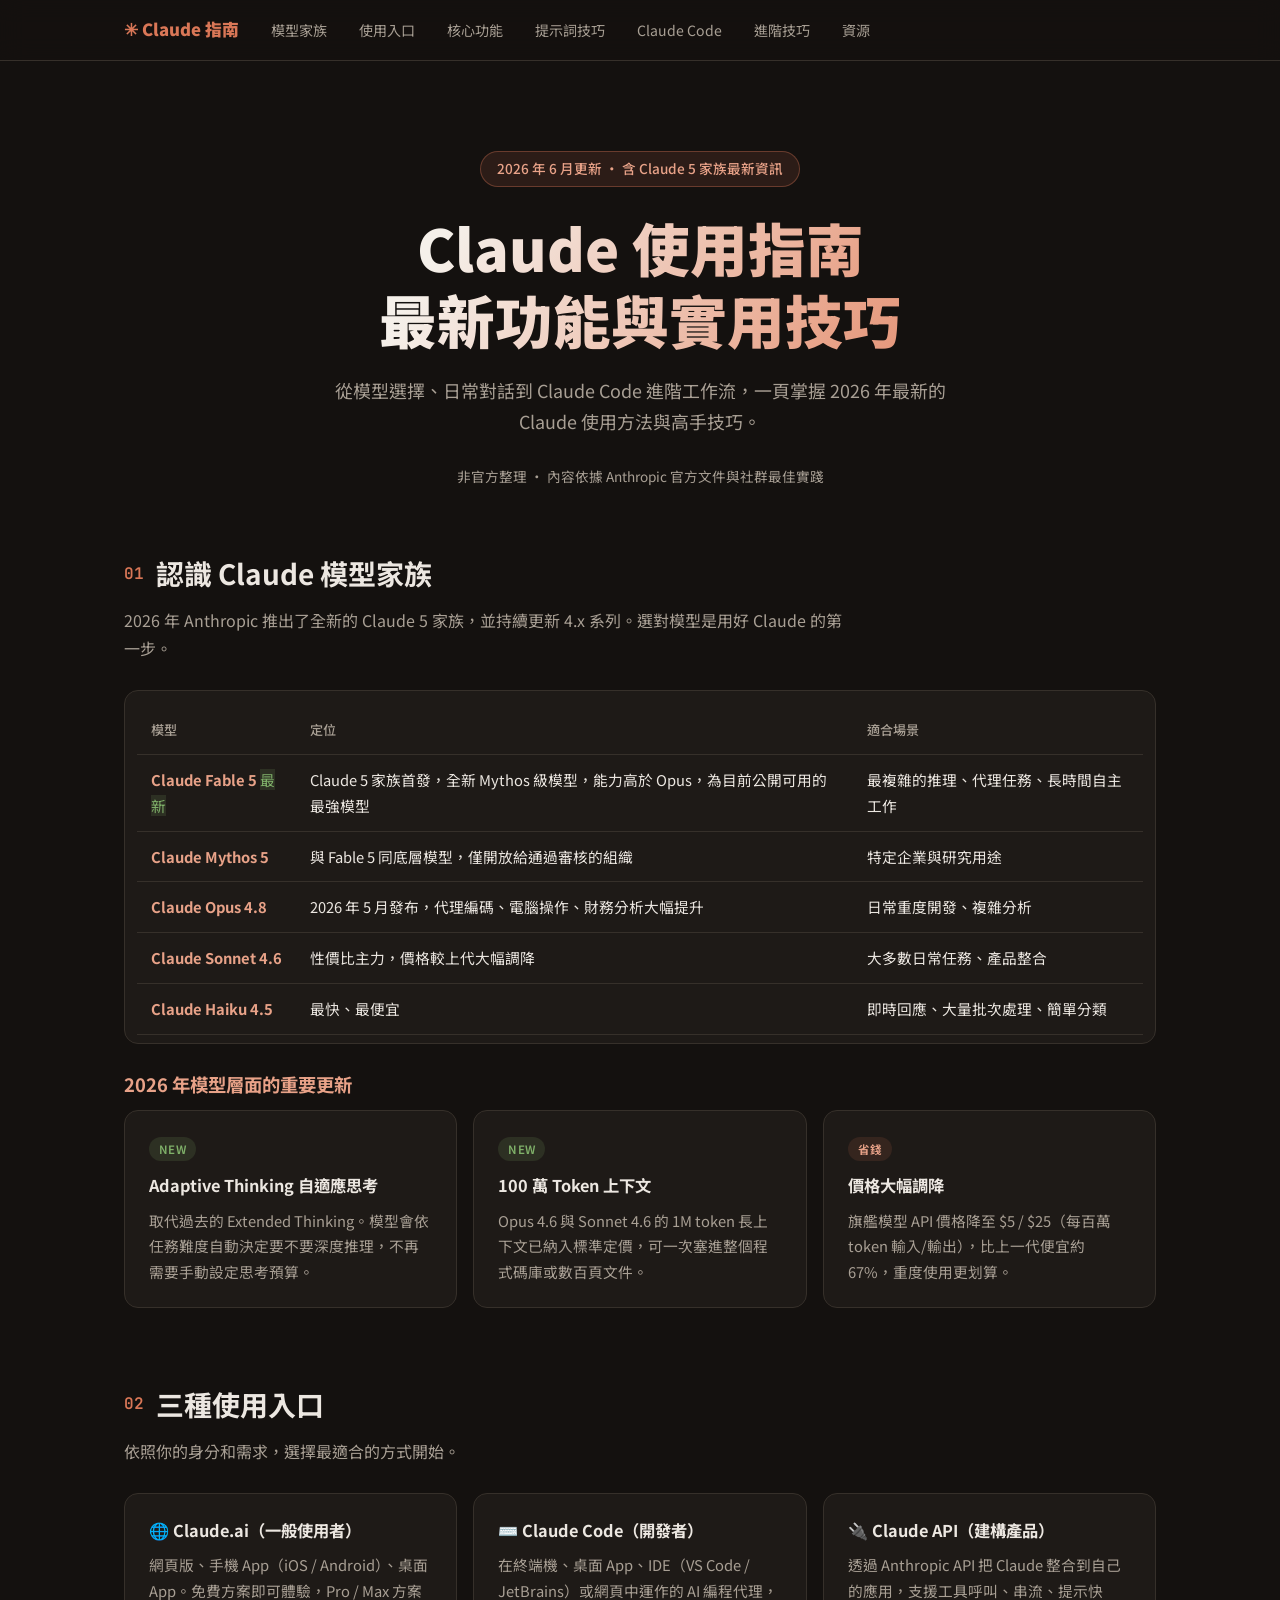
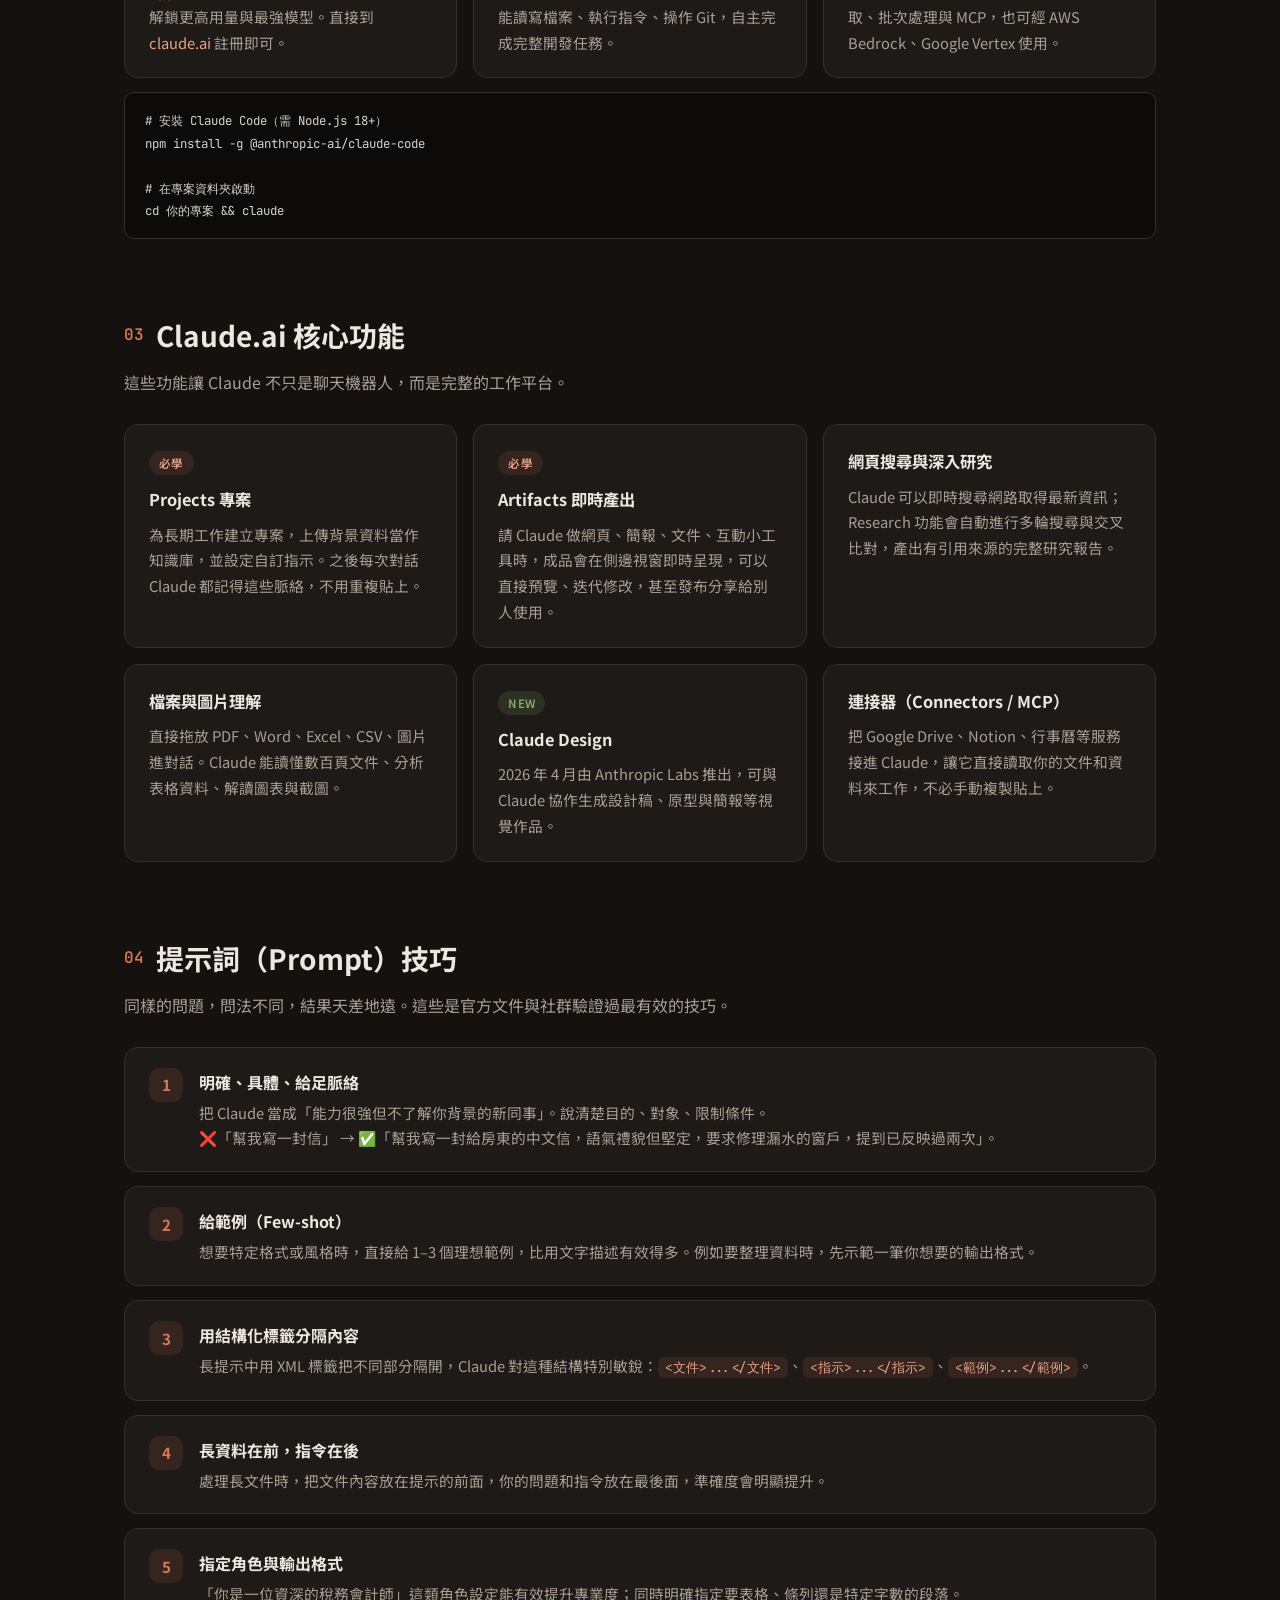
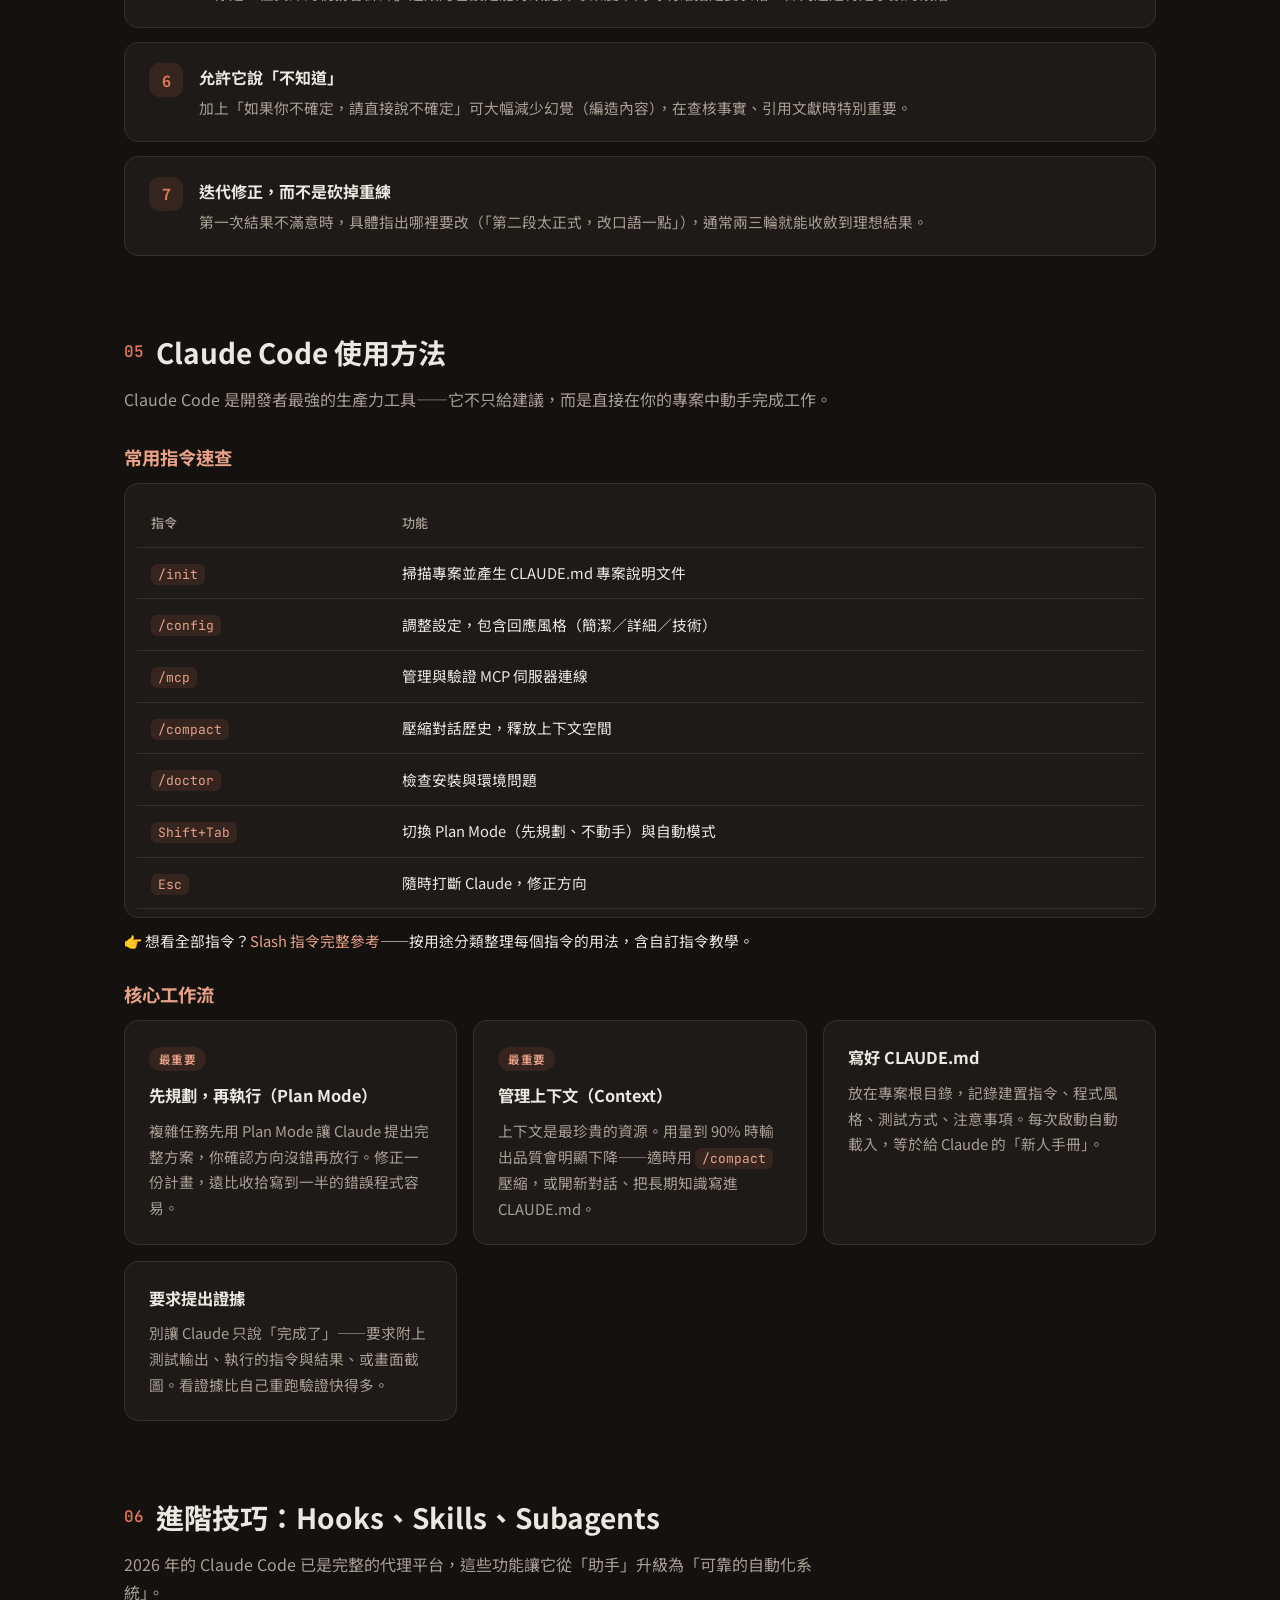
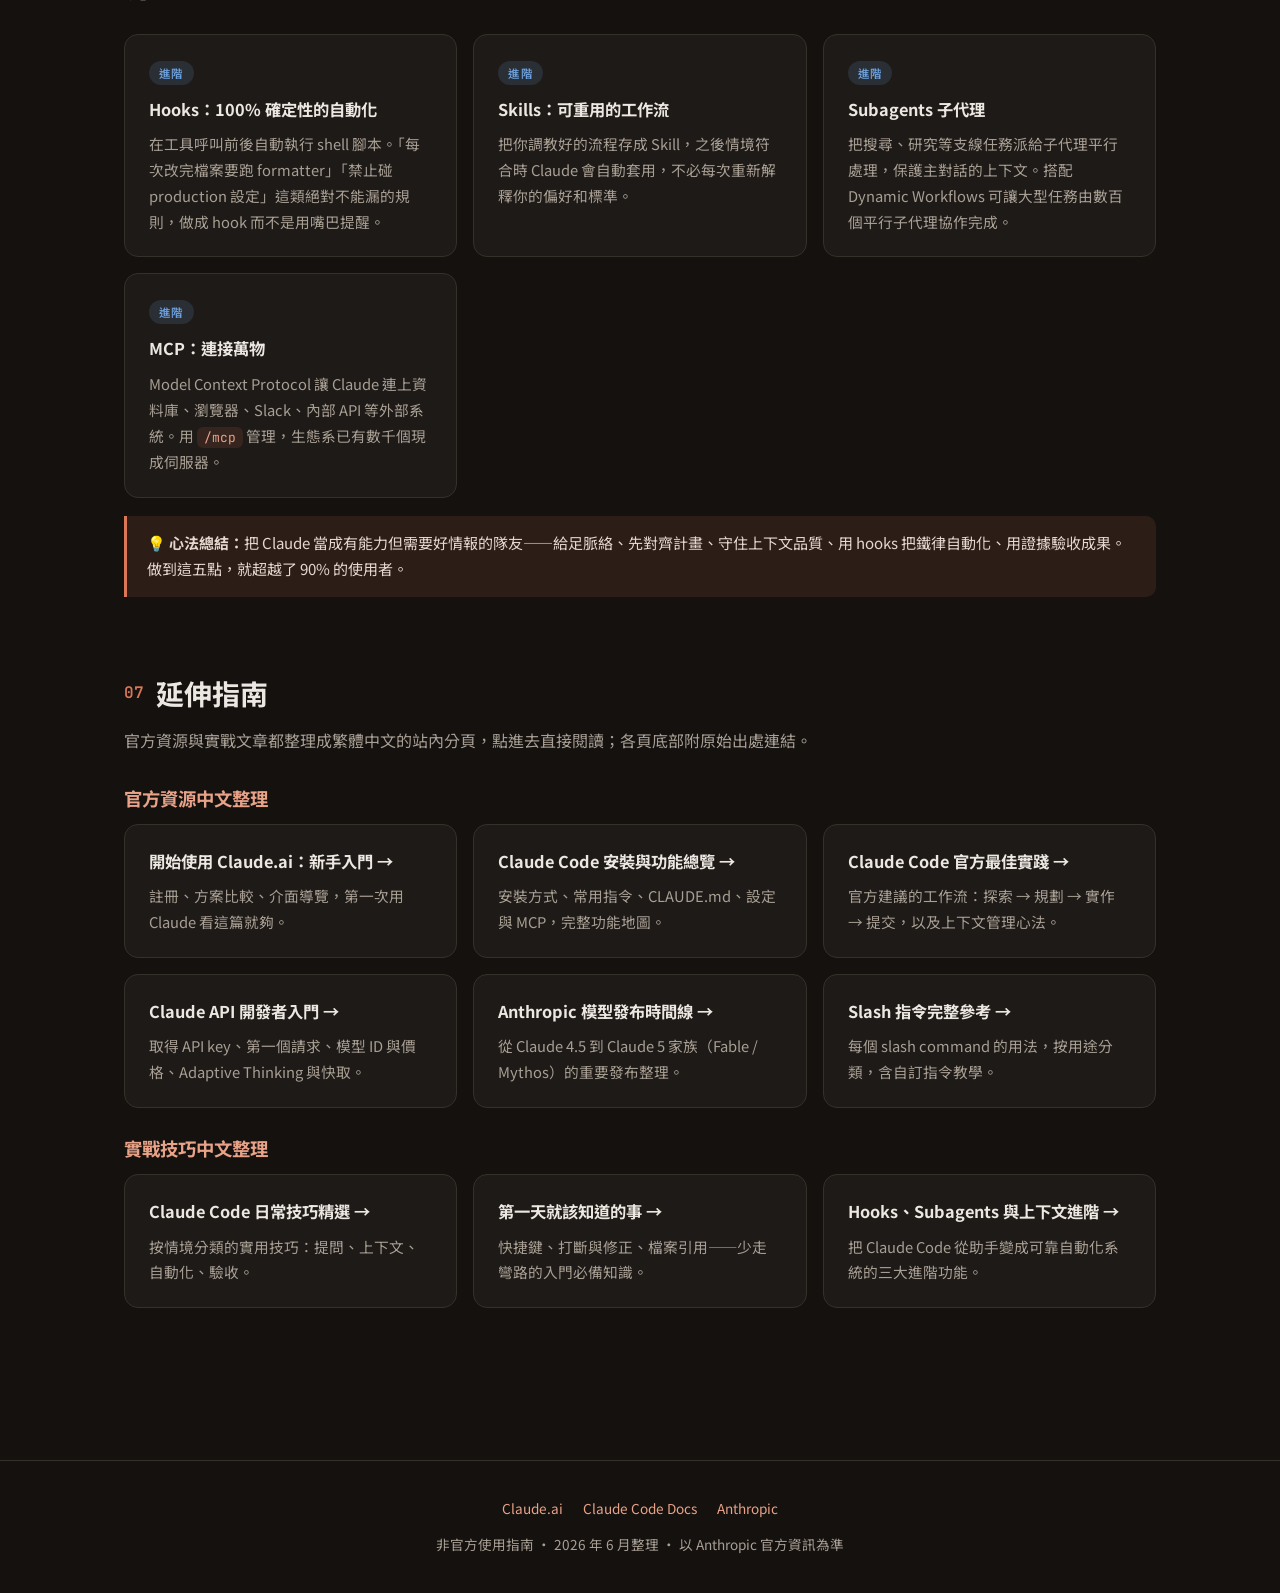
==== commit 1838e4f9: "新增 Slash 指令完整參考分頁 按用途分類整理所有 slash command 用法（對話/設定/環境/工作流）， 含自訂指令（.claude/commands）教學，首頁兩處加入連結。  Co-" ====
--- a/index.html
+++ b/index.html
@@ -230,6 +230,7 @@
       </tbody>
     </table>
   </div>
+  <p style="margin-top:10px; font-size:.92rem;">👉 想看全部指令？<a href="guides/slash-commands.html">Slash 指令完整參考</a>——按用途分類整理每個指令的用法，含自訂指令教學。</p>
 
   <h3>核心工作流</h3>
   <div class="grid grid-2">
@@ -313,6 +314,10 @@
     <div class="card">
       <h4><a href="guides/anthropic-news.html">Anthropic 模型發布時間線 →</a></h4>
       <p>從 Claude 4.5 到 Claude 5 家族（Fable / Mythos）的重要發布整理。</p>
+    </div>
+    <div class="card">
+      <h4><a href="guides/slash-commands.html">Slash 指令完整參考 →</a></h4>
+      <p>每個 slash command 的用法，按用途分類，含自訂指令教學。</p>
     </div>
   </div>
 
